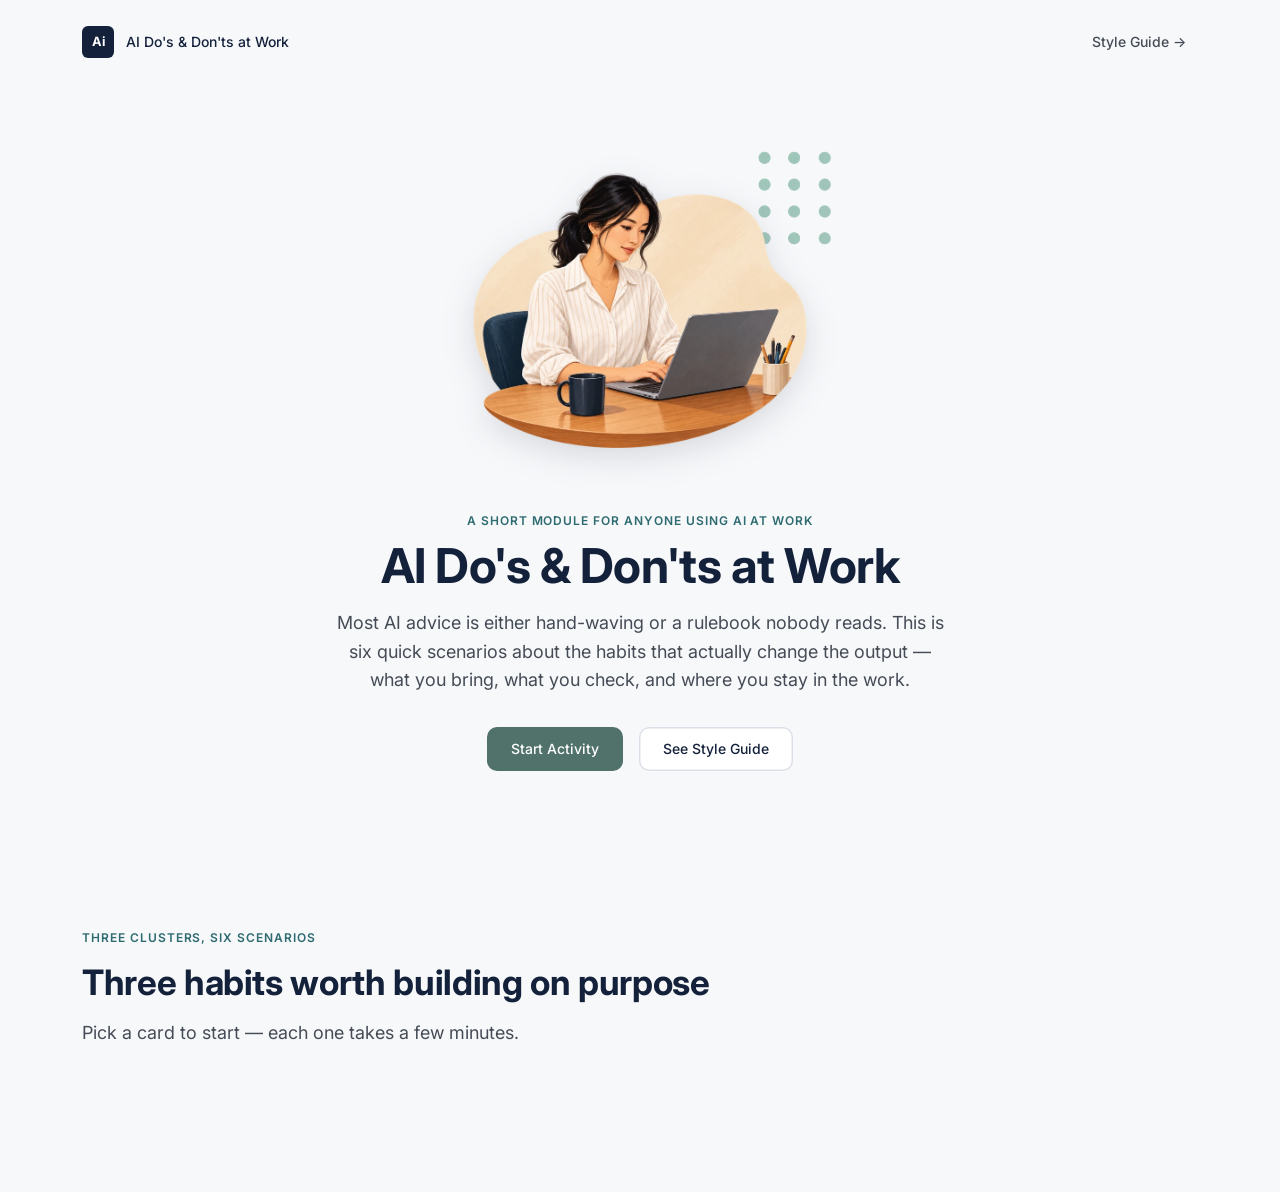
==== index.html @ 3533e65c "Add a cover screen: artwork, title, description, and the two ways in index.html now opens on a cover" ====
<!doctype html>
<html lang="en">
<head>
<meta charset="utf-8">
<meta name="viewport" content="width=device-width, initial-scale=1">
<title>AI Do's &amp; Don'ts at Work</title>
<meta name="description" content="A short workplace module on using AI well: bring real context, verify what it gives you back, and stay present in the work.">
<link rel="preconnect" href="https://fonts.googleapis.com">
<link rel="preconnect" href="https://fonts.gstatic.com" crossorigin>
<link href="https://fonts.googleapis.com/css2?family=Inter:wght@400;500;600;700&display=swap" rel="stylesheet">
<link rel="stylesheet" href="css/tokens.css">
<link rel="stylesheet" href="css/styles.css">
</head>
<body>

<header class="app-header">
  <div class="brand">
    <span class="brand-mark">Ai</span>
    AI Do's &amp; Don'ts at Work
  </div>
  <a class="btn btn-ghost" href="style-guide.html">Style Guide →</a>
</header>

<main class="app-main">
  <section class="cover" id="cover">
    <div class="cover-inner">
      <div class="cover-art">
        <div class="banner-wrap">
          <img class="content-banner" src="assets/illustrations/scenes/bring-complete.webp" alt="" width="766" height="691">
          <img class="scene-pattern" src="assets/illustrations/patterns/dot-matrix-mint.webp" alt="" aria-hidden="true">
        </div>
      </div>
      <span class="eyebrow">A short module for anyone using AI at work</span>
      <h1 class="h-display">AI Do's &amp; Don'ts at Work</h1>
      <p class="body-lg">Most AI advice is either hand-waving or a rulebook nobody reads. This is six quick scenarios about the habits that actually change the output — what you bring, what you check, and where you stay in the work.</p>
      <div class="cover-actions">
        <a class="btn btn-primary" href="#card-grid" data-action="start-module">Start Activity</a>
        <a class="btn btn-secondary" href="style-guide.html">See Style Guide</a>
      </div>
    </div>
  </section>

  <section class="landing" id="landing">
    <div class="landing-intro">
      <span class="eyebrow">Three clusters, six scenarios</span>
      <h2 class="h1">Three habits worth building on purpose</h2>
      <p class="body-lg">Pick a card to start — each one takes a few minutes.</p>
    </div>
    <div class="card-grid" id="card-grid"></div>
  </section>
</main>

<script src="js/vendor/gsap.min.js"></script>
<script src="js/vendor/Flip.min.js"></script>
<script src="js/content.js"></script>
<script src="js/app.js"></script>
</body>
</html>
---- css/tokens.css ----
/* ==========================================================================
   Design Tokens — "AI Do's & Don'ts at Work"
   Single source of truth for color, type, spacing, motion. Every component
   in styles.css and every swatch in the style guide reads from this file.
   ========================================================================== */

:root {
  /* ---- Color: brand ---- */
  --color-ink-900: #14213A;   /* primary — deep ink navy */
  --color-ink-700: #223259;
  --color-ink-500: #3A4E7E;
  --color-ink-300: #7C8AB0;
  --color-ink-100: #E4E8F2;

  --color-teal-600: #2E6B70;  /* secondary — muted teal */
  --color-teal-500: #397E84;
  --color-teal-300: #8FB8BB;
  --color-teal-100: #E3EFEF;

  /* Buttons' accent — one hue anchored on #759E96 (given as the mid/500
     tone), same lightness steps as the teal scale above. Kept separate from
     --color-teal-* rather than replacing it, since teal is still doing
     decorative work elsewhere (illustration accents, the style guide's own
     documented swatch) that wasn't part of this ask. */
  --color-sage-600: #50726B;
  --color-sage-500: #759E96;
  --color-sage-300: #A6BFBA;
  --color-sage-100: #E8EDEC;

  /* ---- Color: neutrals ---- */
  --color-white:     #FFFFFF;
  --color-paper:     #F7F8FA;  /* app background */
  --color-cloud:     #EDEFF3;  /* section fills, dividers */
  --color-line:      #DBDFE7;  /* hairlines */
  --color-gray-500:  #6B7280;  /* secondary text */
  --color-gray-700:  #454C56;
  --color-charcoal:  #1C1F26;  /* primary text */

  /* ---- Color: semantic ---- */
  --color-success-700: #1E6B4C;
  --color-success-500: #2E7D5B;
  --color-success-100: #E1F1E9;

  --color-error-700: #8C3320;
  --color-error-500: #B3432B;
  --color-error-100: #FBEAE5;

  --color-warning-700: #8A6600;
  --color-warning-500: #B98900;
  --color-warning-100: #FBF1D9;

  --color-info-700:  #3F5064;
  --color-info-500:  #5B6B7C;
  --color-info-100:  #EAEDF1;

  /* ---- Cluster accents ----
     Sampled directly from the three supplied illustrations so the badge,
     underline, and arrow button read as part of the same artwork rather
     than an approximation of it. */
  --cluster-bring:        #005FF7;
  --cluster-bring-tint:   #DCEBFC;
  --cluster-verify:       #009E9F;
  --cluster-verify-tint:  #DFF2F2;
  --cluster-present:      #FC7812;
  --cluster-present-tint: #FDF3EA;

  /* ---- Typography ---- */
  --font-base: "Inter", -apple-system, BlinkMacSystemFont, "Segoe UI", sans-serif;

  --text-display: 700 clamp(2.25rem, 1.9rem + 1.5vw, 3rem)/1.1 var(--font-base);
  --text-h1:      700 clamp(1.75rem, 1.55rem + 0.8vw, 2.25rem)/1.2 var(--font-base);
  --text-h2:      600 1.5rem/1.3 var(--font-base);
  --text-h3:      600 1.25rem/1.35 var(--font-base);
  --text-body-lg: 400 1.125rem/1.6 var(--font-base);
  --text-body:    400 1rem/1.6 var(--font-base);
  --text-label:   500 0.875rem/1.4 var(--font-base);
  --text-caption: 600 0.75rem/1.2 var(--font-base);

  --tracking-caption: 0.08em;

  /* ---- Spacing scale (4px base) ----
     --space-5 was referenced in six places (option padding, feedback panel
     padding, feedback actions, callouts) but never defined here. An
     undefined var() invalidates the whole declaration, so every one of
     those was silently computing to 0 — options rendered 25px tall with no
     padding, feedback text sat flush against its panel edge. */
  --space-1: 0.25rem;
  --space-2: 0.5rem;
  --space-3: 0.75rem;
  --space-4: 1rem;
  --space-5: 1.25rem;
  --space-6: 1.5rem;
  --space-8: 2rem;
  --space-12: 3rem;
  --space-16: 4rem;
  --space-24: 6rem;

  /* ---- Radius ---- */
  --radius-sm: 6px;
  --radius-md: 10px;
  --radius-lg: 16px;
  --radius-card: 20px;
  --radius-pill: 999px;

  /* ---- Elevation ----
     Three steps: resting (at rest on the page), lifted (a quiet hover
     acknowledgement — used where an element responds but isn't being picked
     up), raised (genuinely floating above the page, e.g. the add-piece FAB). */
  --shadow-resting: 0 1px 2px rgba(20, 33, 58, 0.06), 0 1px 1px rgba(20, 33, 58, 0.04);
  --shadow-lifted:  0 4px 10px -3px rgba(20, 33, 58, 0.12), 0 2px 4px -2px rgba(20, 33, 58, 0.07);
  --shadow-raised:  0 12px 24px -8px rgba(20, 33, 58, 0.22), 0 4px 8px -4px rgba(20, 33, 58, 0.12);
  --shadow-focus:   0 0 0 3px rgba(57, 126, 132, 0.35);

  /* ---- Motion ----
     Two conventions only, used consistently everywhere:
     - "micro" for hover/press/focus feedback
     - "system" for state transitions (feedback reveals, card expansion)
     Easing: a single custom standard curve (deceleration-weighted, no bounce)
     is used for all UI motion so the system reads as one hand, not many. */
  --ease-standard: cubic-bezier(0.65, 0, 0.35, 1);
  --ease-out: cubic-bezier(0.16, 1, 0.3, 1);

  --duration-micro: 0.2s;
  --duration-system: 0.5s;
  --duration-hero: 0.7s;
}
---- css/styles.css ----
/* ==========================================================================
   Component library — shared by the module (index.html) and the style
   guide (style-guide.html). Every visual decision here is documented there.
   ========================================================================== */

*, *::before, *::after { box-sizing: border-box; }
html { -webkit-font-smoothing: antialiased; }

body {
  margin: 0;
  font: var(--text-body);
  color: var(--color-charcoal);
  background: var(--color-paper);
}

h1, h2, h3, p, ul { margin: 0; }
ul { padding: 0; list-style: none; }
button { font: inherit; color: inherit; background: none; border: none; padding: 0; cursor: pointer; }
img, svg { display: block; max-width: 100%; }
a { color: var(--color-teal-600); }

.visually-hidden {
  position: absolute; width: 1px; height: 1px; overflow: hidden;
  clip: rect(0 0 0 0); white-space: nowrap;
}

/* ---- Type utilities ---- */
.eyebrow {
  font: var(--text-caption);
  letter-spacing: var(--tracking-caption);
  text-transform: uppercase;
  color: var(--color-teal-600);
}
.h-display { font: var(--text-display); letter-spacing: -0.01em; }
.h1 { font: var(--text-h1); letter-spacing: -0.01em; }
.h2 { font: var(--text-h2); }
.h3 { font: var(--text-h3); }
.body-lg { font: var(--text-body-lg); color: var(--color-gray-700); }
.body { font: var(--text-body); color: var(--color-gray-700); }
.label { font: var(--text-label); }

/* ---- Buttons ---- */
.btn {
  display: inline-flex;
  align-items: center;
  gap: var(--space-2);
  padding: var(--space-3) var(--space-6);
  border-radius: var(--radius-md);
  font: var(--text-label);
  /* .btn is used on both <button> and <a>; without this the anchor ones
     pick up the default underline and don't match the real buttons */
  text-decoration: none;
  transition: transform var(--duration-micro) var(--ease-standard),
              background-color var(--duration-micro) var(--ease-standard),
              box-shadow var(--duration-micro) var(--ease-standard);
}
.btn:active { transform: scale(0.97); }
.btn:focus-visible { outline: none; box-shadow: var(--shadow-focus); }

.btn-primary { background: var(--color-sage-600); color: var(--color-white); }
.btn-primary:hover { background: var(--color-sage-500); }

.btn-secondary { background: var(--color-white); color: var(--color-ink-900); box-shadow: 0 0 0 1.5px var(--color-line) inset; }
.btn-secondary:hover { box-shadow: 0 0 0 1.5px var(--color-sage-600) inset; }

.btn-ghost { background: transparent; color: var(--color-gray-700); padding: var(--space-2) var(--space-3); }
.btn-ghost:hover { color: var(--color-ink-900); }

.btn[disabled] { opacity: 0.45; pointer-events: none; }

/* ---- App shell ---- */
.app-header {
  display: flex;
  align-items: center;
  justify-content: space-between;
  padding: var(--space-6) var(--space-8);
  max-width: 1180px;
  margin: 0 auto;
}
.brand { display: flex; align-items: center; gap: var(--space-3); font: var(--text-label); color: var(--color-ink-900); }
.brand-mark {
  width: 32px; height: 32px; border-radius: var(--radius-sm);
  background: var(--color-ink-900);
  display: grid; place-items: center;
  color: var(--color-white); font: 700 0.8rem var(--font-base);
}

.app-main { position: relative; }

/* ---- Cover ----
   The entry screen: one scene illustration, the module's title, a short
   description, and the two ways in. Sized to sit within the first viewport
   (minus the header) so the card grid below reads as a deliberate next step
   rather than something you missed. */
.cover {
  min-height: calc(100vh - 92px);
  display: grid;
  place-items: center;
  padding: var(--space-8) var(--space-8) var(--space-16);
}
.cover-inner {
  max-width: 620px;
  text-align: center;
  display: flex;
  flex-direction: column;
  align-items: center;
}
.cover-art { width: 100%; max-width: 340px; }
.cover-art .banner-wrap { margin-bottom: var(--space-8); }
.cover-inner .h-display { color: var(--color-ink-900); margin-top: var(--space-3); }
.cover-inner .body-lg { margin-top: var(--space-4); color: var(--color-gray-700); }
.cover-actions {
  margin-top: var(--space-8);
  display: flex;
  gap: var(--space-4);
  flex-wrap: wrap;
  justify-content: center;
}
@media (max-width: 720px) {
  .cover { min-height: 0; padding: var(--space-4) var(--space-6) var(--space-12); }
  .cover-art { max-width: 260px; }
  .cover-art .banner-wrap { margin-bottom: var(--space-6); }
  /* full-width stacked buttons rather than two cramped ones side by side */
  .cover-actions { flex-direction: column; align-self: stretch; }
  .cover-actions .btn { justify-content: center; }
}

/* ---- Landing ---- */
.landing {
  max-width: 1180px;
  margin: 0 auto;
  padding: var(--space-8) var(--space-8) var(--space-24);
}
.landing-intro { max-width: 640px; margin-bottom: var(--space-12); }
.landing-intro .h1 { margin-top: var(--space-3); color: var(--color-ink-900); }
.landing-intro .body-lg { margin-top: var(--space-4); }

.card-grid {
  display: grid;
  grid-template-columns: repeat(3, 1fr);
  gap: var(--space-6);
}
@media (max-width: 900px) {
  .card-grid { grid-template-columns: 1fr; }
}

/* ---- Card ----
   Each card lives inside a .card-slot that never leaves the grid's normal
   flow. The .card itself switches from position:relative (a slot's only
   child) to position:fixed (a full-viewport overlay) on expand — since the
   slot stays put, the grid never reflows the other two cards. */
.card-slot { position: relative; }

.card {
  position: relative;
  background: var(--color-white);
  border-radius: var(--radius-card);
  box-shadow: var(--shadow-resting);
  overflow: hidden;
  text-align: left;
  cursor: pointer;
  will-change: transform;
  --illo-ink: var(--color-ink-900);
}
.card:focus-visible { outline: none; box-shadow: var(--shadow-focus), var(--shadow-resting); }

.card.is-expanded {
  position: fixed;
  inset: 0;
  z-index: 40;
  border-radius: 0;
  overflow-y: auto;
  cursor: default;
  background: var(--color-paper);
}

.card-section { display: none; }
.card.is-expanded .card-preview { display: none; }
.card.is-expanded .card-section { display: block; min-height: 100%; }

.card[data-accent="bring"]   { --illo-tint: var(--cluster-bring-tint);   --illo-accent: var(--cluster-bring); }
.card[data-accent="verify"]  { --illo-tint: var(--cluster-verify-tint);  --illo-accent: var(--cluster-verify); }
.card[data-accent="present"] { --illo-tint: var(--cluster-present-tint); --illo-accent: var(--cluster-present); }

.card-art { position: relative; aspect-ratio: 16 / 10; background: var(--illo-tint); overflow: hidden; }
.card-art img { width: 100%; height: 100%; object-fit: cover; object-position: 50% 12%; display: block; }
/* The source illustrations are portrait canvases object-fit:cover into a
   landscape card, so cover never crops horizontally — whatever sits near
   the left/right edge of the source art (e.g. verify.webp's "Source
   comparison" mockup, drawn nearly flush to its canvas edge) is always
   fully visible and can butt hard against the next card's tint. A soft
   edge vignette blends the art into its own tint color so that never reads
   as a stray extra panel between cards, regardless of what's in the source. */
.card-art::after {
  content: "";
  position: absolute; inset: 0;
  background: linear-gradient(to right, transparent 84%, var(--illo-tint) 100%),
              linear-gradient(to left, transparent 84%, var(--illo-tint) 100%);
  pointer-events: none;
}

.card-body { padding: var(--space-6); display: flex; flex-direction: column; gap: var(--space-1); }
.card-badge-num {
  width: 32px; height: 32px; border-radius: 50%;
  background: var(--illo-accent);
  color: var(--color-white);
  display: flex; align-items: center; justify-content: center;
  font: 700 0.85rem var(--font-base);
  margin-bottom: var(--space-2);
}
.card-title { font: var(--text-h2); color: var(--color-ink-900); }
.card-underline { display: block; width: 40px; height: 3px; border-radius: var(--radius-pill); background: var(--illo-accent); margin: var(--space-2) 0 var(--space-1); }
.card-dek { color: var(--color-gray-500); font: var(--text-body); }

.card-footer {
  display: flex; align-items: center; justify-content: space-between;
  padding: 0 var(--space-6) var(--space-6);
}
.card-arrow-btn {
  width: 36px; height: 36px; border-radius: 50%;
  background: var(--illo-accent); color: var(--color-white);
  display: flex; align-items: center; justify-content: center;
  font-size: 1rem; line-height: 1;
  transition: transform var(--duration-micro) var(--ease-standard);
}
.card:hover .card-arrow-btn { transform: translateX(3px); }

/* Progress badge: three explicit states, no partial-credit gradient between them */
.progress-badge {
  display: inline-flex; align-items: center; gap: var(--space-2);
  font: var(--text-caption); text-transform: uppercase; letter-spacing: var(--tracking-caption);
  padding: var(--space-1) var(--space-3); border-radius: var(--radius-pill);
}
.progress-badge .dot { width: 8px; height: 8px; border-radius: 50%; }

.progress-badge[data-state="not-started"] { background: var(--color-cloud); color: var(--color-gray-500); }
.progress-badge[data-state="not-started"] .dot { background: var(--color-gray-500); }

.progress-badge[data-state="in-progress"] { background: var(--color-warning-100); color: var(--color-warning-700); }
.progress-badge[data-state="in-progress"] .dot { background: var(--color-warning-500); }

.progress-badge[data-state="complete"] { background: var(--color-success-100); color: var(--color-success-700); }
.progress-badge[data-state="complete"] .dot { background: var(--color-success-500); }

/* ---- Pattern border tints ----
   Each backdrop's frame is a light tint of its own pattern's hue, so border
   and pattern read as one piece. Values are the average solid-ink color of
   each pattern file, pushed to L=0.82 and desaturated so it stays a hairline
   rather than an outline. Set data-pattern on the framed element to pick one;
   anything without it falls back to the neutral --color-line. */
[data-pattern="concentric-arcs-blue"]        { --pattern-border: #BCCEE6; }
[data-pattern="confetti-peach"]              { --pattern-border: #E6CEBC; }
[data-pattern="corner-lines-sage"]           { --pattern-border: #CDD6CC; }
[data-pattern="diamond-cluster-dusty-rose"]  { --pattern-border: #E0C2C4; }
[data-pattern="dot-matrix-mint"]             { --pattern-border: #C9D9D4; }
[data-pattern="dot-square-seafoam"]          { --pattern-border: #C5DDD9; }
[data-pattern="geometric-marks-powder-blue"] { --pattern-border: #BCD0E6; }
[data-pattern="mini-circles-peach"]          { --pattern-border: #E6CBBC; }
[data-pattern="offset-squares-sage-gray"]    { --pattern-border: #CCD6D2; }
[data-pattern="ring-cluster-lavender"]       { --pattern-border: #CBBCE6; }

/* ---- Section content (lives inside .card-section once a card expands) ---- */
/* Each cluster page is framed like one of the backdrop cards: a hairline
   border around the content column, with the cluster's own corner pattern
   inside it. Border + pattern together are what make the full backdrop.
   Background stays --color-paper (not white) so the white takeaway
   rectangles inside still read as raised against it. */
/* The gutter comes from width, not from auto margins. Once the viewport is
   narrower than max-width the column fills it and auto margins compute to 0,
   which put the frame's side borders flush on the screen edge — visible on
   any viewport between the mobile breakpoint and 780px. Subtracting the
   gutter from the width instead guarantees one at every size. */
.section-inner {
  width: calc(100% - 2 * var(--space-6));
  max-width: 780px;
  margin: var(--space-6) auto;
  padding: var(--space-8) var(--space-8) var(--space-16);
  border-radius: var(--radius-lg);
  box-shadow: 0 0 0 1px var(--pattern-border, var(--color-line)) inset;
  transition: box-shadow var(--duration-system) var(--ease-out);
}
@media (max-width: 720px) {
  .section-inner {
    width: calc(100% - 2 * var(--space-3));
    margin: var(--space-3) auto;
    padding: var(--space-6) var(--space-5) var(--space-12);
  }
}
.section-topbar { display: flex; align-items: center; justify-content: space-between; margin-bottom: var(--space-12); }
.section-progress-track { display: flex; gap: var(--space-2); }
.section-progress-track .tick { width: 28px; height: 4px; border-radius: var(--radius-pill); background: var(--color-line); }
.section-progress-track .tick.is-done { background: var(--illo-accent, var(--color-ink-900)); }

.section-content { display: none; opacity: 0; }
.section-content.is-active { display: block; }
.section-content.is-visible { opacity: 1; transition: opacity var(--duration-system) var(--ease-out); }

/* Supporting scene illustration — one shared treatment reused across the
   info beat, each scenario, and the completion screen, so it reads as one
   recurring pattern rather than a different decoration per screen. These are
   irregular, transparent-background cutouts, so the "frame" is a drop-shadow
   filter (which hugs the actual silhouette) rather than a box-shadow (which
   would draw a rectangle around mostly-empty space). */
.banner-wrap {
  position: relative;
  max-width: 420px;
  margin: 0 auto var(--space-8);
}
.content-banner {
  position: relative;
  z-index: 1;
  display: block;
  width: 100%;
  /* required wherever the img carries width/height attributes (the cover
     does, to reserve space and avoid layout shift): width:100% overrides the
     width attribute but nothing overrides height, so without this the image
     renders at its literal pixel height and stretches. */
  height: auto;
  margin: 0;
  filter: drop-shadow(0 10px 16px rgba(20, 33, 58, 0.14));
}

/* Small pastel pattern accent, one per cluster set, peeking out from behind
   the top-right corner of the illustration — a quiet, secondary flourish,
   never the focal point. Capping both axes (rather than width alone) keeps
   every pattern on the same footprint despite their 0.78–1.41 aspect range;
   see the .backdrop-accent note in activity-builder.css. */
.scene-pattern {
  position: absolute;
  top: -22px;
  right: -22px;
  width: auto;
  height: auto;
  max-width: 96px;
  max-height: 96px;
  z-index: 0;
  pointer-events: none;
}
@media (max-width: 480px) {
  .scene-pattern { max-width: 72px; max-height: 72px; top: -14px; right: -14px; }
}

.info-beat .eyebrow { display: block; margin-bottom: var(--space-3); }
.info-beat .h1 { color: var(--color-ink-900); margin-bottom: var(--space-6); }
.info-beat p + p { margin-top: var(--space-4); }
.info-beat .point-list { margin-top: var(--space-8); display: flex; flex-direction: column; gap: var(--space-3); }
.info-beat .point-list li {
  display: flex; gap: var(--space-3); align-items: flex-start;
  padding: var(--space-4); background: var(--color-white); border-radius: var(--radius-md); box-shadow: var(--shadow-resting);
  transition: box-shadow var(--duration-micro) var(--ease-standard);
}
/* Elevation only — no lift or overshoot. These are read, not clicked, so the
   hover acknowledges the row without implying it does something. */
.info-beat .point-list li:hover { box-shadow: var(--shadow-lifted); }
.info-beat .point-list li::before {
  content: ""; flex: none; width: 8px; height: 8px; margin-top: 8px; border-radius: 50%;
  background: var(--illo-accent, var(--color-ink-900));
}
.info-beat .start-cta { margin-top: var(--space-8); }

/* ---- Scenario / MCQ ---- */
.scenario-meta { display: flex; align-items: center; gap: var(--space-3); margin-bottom: var(--space-4); }
.scenario-number {
  width: 28px; height: 28px; border-radius: 50%; display: grid; place-items: center;
  background: var(--color-ink-100); color: var(--color-ink-900); font: var(--text-caption);
}
.scenario-prompt { font: var(--text-h2); color: var(--color-ink-900); margin-bottom: var(--space-8); }

.option-list { display: flex; flex-direction: column; gap: var(--space-3); }

.option {
  display: flex; align-items: center; gap: var(--space-4);
  width: 100%; text-align: left;
  padding: var(--space-4) var(--space-5);
  background: var(--color-white);
  border-radius: var(--radius-md);
  box-shadow: 0 0 0 1.5px var(--color-line) inset;
  transition: box-shadow var(--duration-micro) var(--ease-standard), background-color var(--duration-micro) var(--ease-standard);
}
.option-marker {
  flex: none; width: 24px; height: 24px; border-radius: 50%;
  box-shadow: 0 0 0 1.5px var(--color-line) inset;
  display: grid; place-items: center; font: var(--text-caption); color: transparent;
  transition: background-color var(--duration-micro) var(--ease-standard), box-shadow var(--duration-micro) var(--ease-standard);
}
.option-text { font: var(--text-body); color: var(--color-charcoal); }

.option:hover:not([disabled]) { box-shadow: 0 0 0 1.5px var(--color-ink-500) inset; }
.option:focus-visible { outline: none; box-shadow: var(--shadow-focus); }

/* State 1 — selected, unconfirmed: a holding state while the "answer" registers */
.option.is-selected {
  box-shadow: 0 0 0 1.5px var(--color-ink-900) inset;
  background: var(--color-ink-100);
}
.option.is-selected .option-marker { box-shadow: 0 0 0 1.5px var(--color-ink-900) inset; background: var(--color-white); }

/* State 2 — confirmed correct */
.option.is-correct {
  box-shadow: 0 0 0 1.5px var(--color-success-500) inset;
  background: var(--color-success-100);
}
.option.is-correct .option-marker { background: var(--color-success-500); box-shadow: none; color: var(--color-white); }
.option.is-correct .option-marker::after { content: "✓"; color: inherit; }

/* State 3 — confirmed wrong */
.option.is-wrong {
  box-shadow: 0 0 0 1.5px var(--color-error-500) inset;
  background: var(--color-error-100);
}
.option.is-wrong .option-marker { background: var(--color-error-500); box-shadow: none; color: var(--color-white); }
.option.is-wrong .option-marker::after { content: "✕"; color: inherit; }

.option[disabled] { cursor: default; }
.option:not(.is-selected):not(.is-correct):not(.is-wrong)[disabled] { opacity: 0.5; }

/* ---- Feedback panel: corrective (retry) vs success, as one documented system ---- */
.feedback {
  margin-top: var(--space-6);
  padding: var(--space-5) var(--space-6);
  border-radius: var(--radius-md);
  display: none;
  gap: var(--space-3);
  opacity: 0;
}
.feedback.is-visible { display: flex; opacity: 1; transition: opacity var(--duration-system) var(--ease-out); }
.feedback-icon { flex: none; width: 28px; height: 28px; border-radius: 50%; display: grid; place-items: center; font: var(--text-caption); color: var(--color-white); }
.feedback-body .label { display: block; margin-bottom: var(--space-1); }

.feedback.is-corrective { background: var(--color-error-100); }
.feedback.is-corrective .feedback-icon { background: var(--color-error-500); }
.feedback.is-corrective .feedback-icon::after { content: "✕"; }
.feedback.is-corrective .label { color: var(--color-error-700); }

.feedback.is-success { background: var(--color-success-100); }
.feedback.is-success .feedback-icon { background: var(--color-success-500); }
.feedback.is-success .feedback-icon::after { content: "✓"; }
.feedback.is-success .label { color: var(--color-success-700); }

.feedback-actions { margin-top: var(--space-5); }

/* ---- Section complete state ---- */
.section-complete { text-align: center; padding-top: var(--space-16); }
.section-complete .badge-check {
  width: 64px; height: 64px; border-radius: 50%; margin: 0 auto var(--space-6);
  background: var(--color-success-100); color: var(--color-success-700);
  display: grid; place-items: center; font-size: 1.75rem;
}
.section-complete .h1 { color: var(--color-ink-900); margin-bottom: var(--space-3); }
.section-complete .banner-wrap { margin-top: var(--space-8); }
.section-complete .actions { margin-top: var(--space-8); display: flex; justify-content: center; }

/* ---- Callouts (used in style guide + reused as a component) ---- */
.callout { padding: var(--space-5); border-radius: var(--radius-md); display: flex; gap: var(--space-3); }
.callout-icon { flex: none; width: 24px; height: 24px; border-radius: 50%; display: grid; place-items: center; font: var(--text-caption); color: var(--color-white); }
.callout.info { background: var(--color-info-100); }
.callout.info .callout-icon { background: var(--color-info-500); }
.callout.success { background: var(--color-success-100); }
.callout.success .callout-icon { background: var(--color-success-500); }
.callout.warning { background: var(--color-warning-100); }
.callout.warning .callout-icon { background: var(--color-warning-500); }
.callout.error { background: var(--color-error-100); }
.callout.error .callout-icon { background: var(--color-error-500); }

/* ---- Motion helpers ---- */
.js-flip-ghost { position: fixed; z-index: 50; pointer-events: none; }
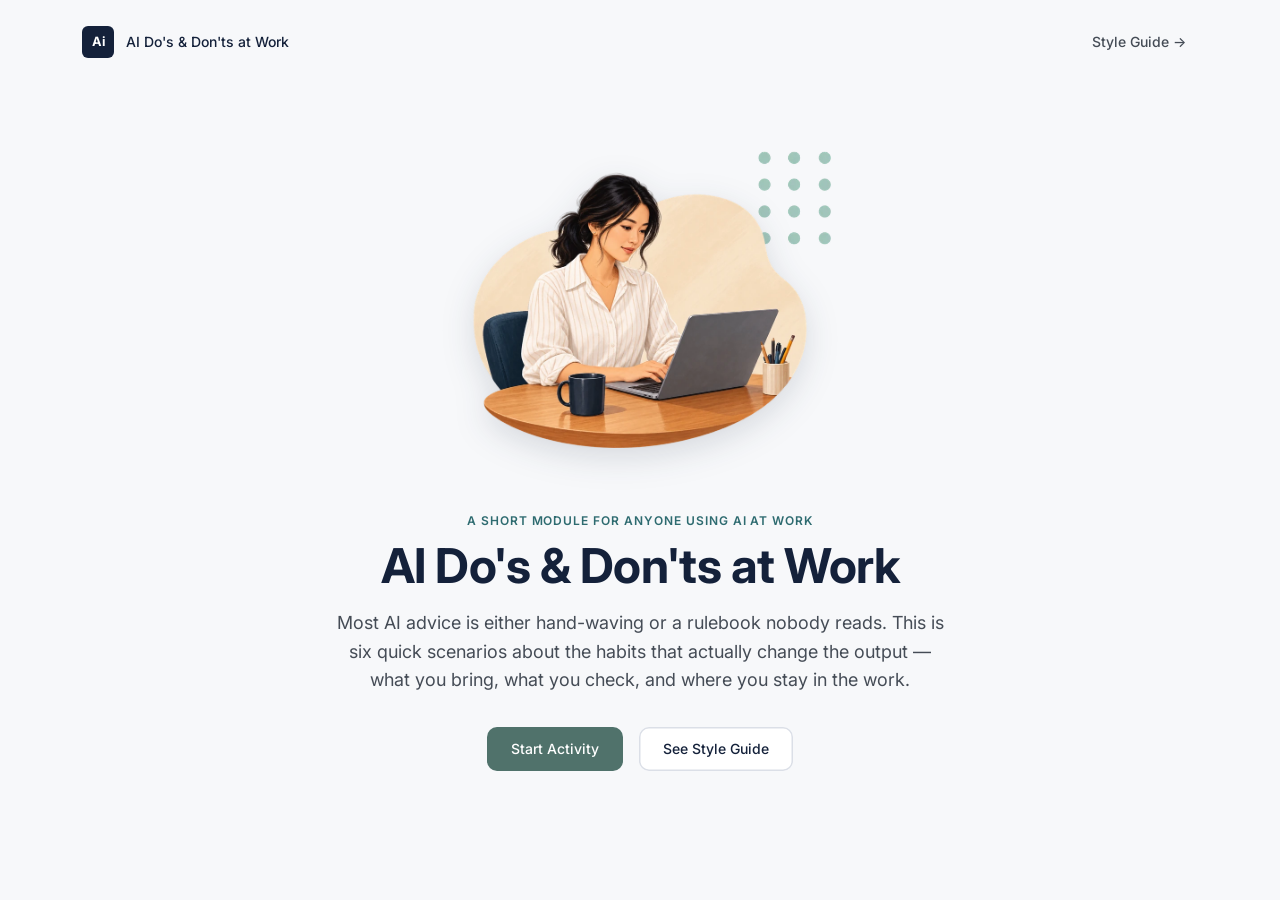
==== commit 2efdbd84: "Make the cover standalone; Start Activity loads the clusters in The card grid was sitting on the pag" ====
--- a/index.html
+++ b/index.html
@@ -34,13 +34,13 @@
       <h1 class="h-display">AI Do's &amp; Don'ts at Work</h1>
       <p class="body-lg">Most AI advice is either hand-waving or a rulebook nobody reads. This is six quick scenarios about the habits that actually change the output — what you bring, what you check, and where you stay in the work.</p>
       <div class="cover-actions">
-        <a class="btn btn-primary" href="#card-grid" data-action="start-module">Start Activity</a>
+        <button class="btn btn-primary" type="button" data-action="start-module">Start Activity</button>
         <a class="btn btn-secondary" href="style-guide.html">See Style Guide</a>
       </div>
     </div>
   </section>
 
-  <section class="landing" id="landing">
+  <section class="landing" id="landing" hidden>
     <div class="landing-intro">
       <span class="eyebrow">Three clusters, six scenarios</span>
       <h2 class="h1">Three habits worth building on purpose</h2>
--- a/css/styles.css
+++ b/css/styles.css
@@ -88,16 +88,18 @@
 .app-main { position: relative; }
 
 /* ---- Cover ----
-   The entry screen: one scene illustration, the module's title, a short
-   description, and the two ways in. Sized to sit within the first viewport
-   (minus the header) so the card grid below reads as a deliberate next step
-   rather than something you missed. */
+   A standalone entry screen: one scene illustration, the module's title, a
+   short description, and the two ways in. The card grid isn't on the page
+   behind it — "Start Activity" swaps this out and brings the clusters in. */
 .cover {
   min-height: calc(100vh - 92px);
   display: grid;
   place-items: center;
   padding: var(--space-8) var(--space-8) var(--space-16);
 }
+/* display:grid above would otherwise beat [hidden]'s display:none — same
+   specificity, and this rule comes later. */
+.cover[hidden] { display: none; }
 .cover-inner {
   max-width: 620px;
   text-align: center;
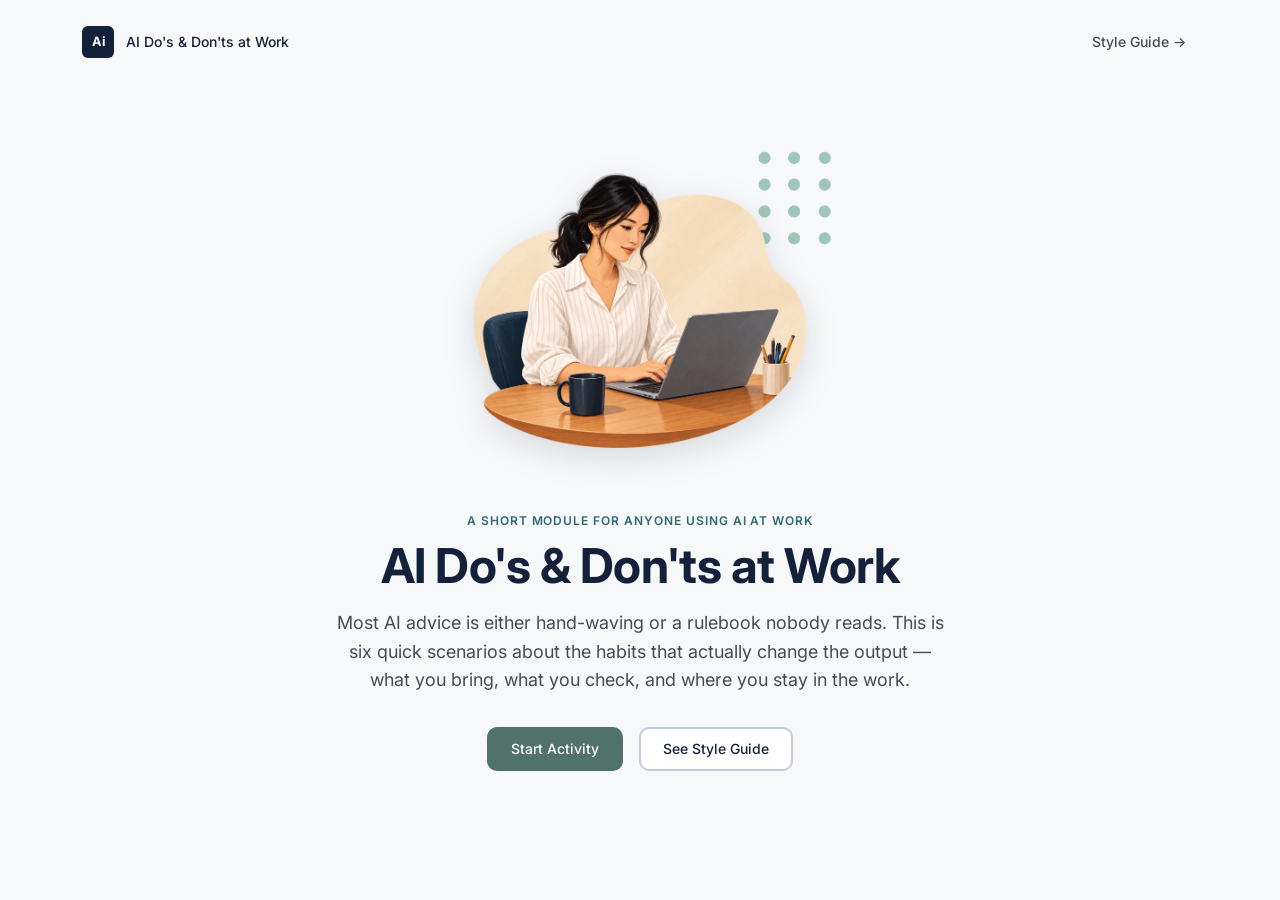
==== commit a4cdd9f5: "Give the brand link the same exit transition The brand in the header was a plain link, so leaving a " ====
--- a/index.html
+++ b/index.html
@@ -14,10 +14,10 @@
 <body>
 
 <header class="app-header">
-  <div class="brand">
+  <a class="brand" href="index.html" aria-label="AI Do's &amp; Don'ts at Work — back to start">
     <span class="brand-mark">Ai</span>
     AI Do's &amp; Don'ts at Work
-  </div>
+  </a>
   <a class="btn btn-ghost" href="style-guide.html">Style Guide →</a>
 </header>
 
@@ -51,8 +51,8 @@
 </main>
 
 <script src="js/vendor/gsap.min.js"></script>
-<script src="js/vendor/Flip.min.js"></script>
 <script src="js/content.js"></script>
 <script src="js/app.js"></script>
+<script src="js/nav-exit.js"></script>
 </body>
 </html>
--- a/css/tokens.css
+++ b/css/tokens.css
@@ -31,7 +31,10 @@
   --color-white:     #FFFFFF;
   --color-paper:     #F7F8FA;  /* app background */
   --color-cloud:     #EDEFF3;  /* section fills, dividers */
-  --color-line:      #DBDFE7;  /* hairlines */
+  --color-line:      #C3CBD9;  /* borders — see the Borders scale below */
+  --color-line-soft: #DBDFE7;  /* the old hairline, kept for dividers inside
+                                  a bordered surface, where a full-strength
+                                  line would compete with the surface's edge */
   --color-gray-500:  #6B7280;  /* secondary text */
   --color-gray-700:  #454C56;
   --color-charcoal:  #1C1F26;  /* primary text */
@@ -95,6 +98,78 @@
   --space-16: 4rem;
   --space-24: 6rem;
 
+  /* ---- Borders ----
+     Every surface in this system is defined by its edge first and its shadow
+     second — the shadow lifts it, the border says where it ends. Three widths
+     only, so a bordered thing reads as belonging to one of three tiers:
+     - "thin"   dividers and rules *inside* a surface
+     - default  every real surface: cards, options, panels, inputs
+     - "thick"  the element currently being acted on (selected, focused, moved)
+     Applied as box-shadow insets in most places rather than the border
+     property, so an edge can be added or thickened without changing layout. */
+  --border-thin:  1.5px;
+  --border:       2px;
+  --border-thick: 3px;
+  /* The section frame is the one edge that reads at arm's length, so it sits
+     above the three-tier scale on purpose rather than stretching "thick". */
+  --border-frame: 4px;
+
+  /* ---- MCQ answer cards ----
+     The answers are the one thing on a scenario page a reader actually
+     operates, so they get their own token set rather than borrowing the
+     generic surface values: a wider radius, a softer shadow and roomier
+     padding than a plain bordered box, and a selected state built from the
+     sage accent rather than ink. Grouped here so the whole component can be
+     dialled up or down from one place.
+     Selection is deliberately a pale wash plus a coloured edge, not a filled
+     block — a solid fill at this size reads as a pressed button rather than a
+     chosen answer, and it fights the correct/wrong states that follow it. */
+  --answer-bg:              var(--color-white);
+  --answer-border:          #DDE2EA;
+  --answer-hover-border:    #B9C4D2;
+  --answer-hover-shadow:    0 3px 10px -3px rgba(20, 33, 58, 0.13), 0 1px 3px -1px rgba(20, 33, 58, 0.08);
+  --answer-shadow:          0 1px 2px rgba(20, 33, 58, 0.05), 0 1px 1px rgba(20, 33, 58, 0.03);
+  --answer-selected-bg:     #EDF3F1;
+  --answer-selected-border: var(--color-sage-500);
+  --answer-radio:           #C4CDD8;
+  --answer-radio-on:        var(--color-sage-600);
+  --answer-text:            var(--color-ink-900);
+  --answer-radius:          15px;
+  --answer-pad-y:          1.05rem;
+  --answer-pad-x:          1.25rem;
+  --answer-gap:            0.9rem;
+  --answer-radio-size:      22px;
+
+  /* ---- Section canvas ----
+     Ambient light behind an open section, not a flat fill: a soft pool in the
+     upper-centre that dissipates into --canvas-bg-base, so there's no line
+     where the gradient "starts". Only the hue moves between backdrops; the
+     alphas and the geometry are shared.
+
+     Lightness is solved per hue rather than fixed, and solved TWICE, because
+     the two uses run at different saturations and hue-luminance differences
+     amplify with saturation. A single lightness would make the green
+     backdrops read lighter than the blue ones — 2.2 luma adrift on the wash,
+     21 on the stroke. See --canvas-bg-l / --canvas-bd-l per pattern in
+     styles.css. */
+  --canvas-bg-base: #F8F8F8;
+  --canvas-bg-h: 168;   /* #759e96 sage — the fallback outside a backdrop */
+  --canvas-bg-s: 17%;
+  --canvas-bg-l: 54%;
+  --canvas-bd-s: 42%;
+  --canvas-bd-l: 66%;
+
+  --canvas-bg-a-pool:  0.155;  /* the ambient pool                */
+  --canvas-bg-a-spill: 0.078;  /* wider, weaker perimeter spill   */
+  --canvas-bg-a-wash:  0.065;  /* keeps the top edge from reading
+                                  lighter than the pool below it  */
+  --canvas-bg-a-fade:  0.03;
+
+  /* How far the atmosphere reaches. A percentage would stretch the pool down
+     the whole page on a long scrolling section; this keeps it to roughly the
+     first screenful whatever the content length. */
+  --canvas-bg-span: clamp(520px, 82vh, 940px);
+
   /* ---- Radius ---- */
   --radius-sm: 6px;
   --radius-md: 10px;
--- a/css/styles.css
+++ b/css/styles.css
@@ -4,7 +4,9 @@
    ========================================================================== */
 
 *, *::before, *::after { box-sizing: border-box; }
-html { -webkit-font-smoothing: antialiased; }
+/* matches body: the brand exit fades the body out, and without this the html
+   background shows through as white for the length of the transition */
+html { -webkit-font-smoothing: antialiased; background: var(--color-paper); }
 
 body {
   margin: 0;
@@ -60,8 +62,8 @@
 .btn-primary { background: var(--color-sage-600); color: var(--color-white); }
 .btn-primary:hover { background: var(--color-sage-500); }
 
-.btn-secondary { background: var(--color-white); color: var(--color-ink-900); box-shadow: 0 0 0 1.5px var(--color-line) inset; }
-.btn-secondary:hover { box-shadow: 0 0 0 1.5px var(--color-sage-600) inset; }
+.btn-secondary { background: var(--color-white); color: var(--color-ink-900); box-shadow: 0 0 0 var(--border) var(--color-line) inset; }
+.btn-secondary:hover { box-shadow: 0 0 0 var(--border) var(--color-sage-600) inset; }
 
 .btn-ghost { background: transparent; color: var(--color-gray-700); padding: var(--space-2) var(--space-3); }
 .btn-ghost:hover { color: var(--color-ink-900); }
@@ -77,7 +79,12 @@
   max-width: 1180px;
   margin: 0 auto;
 }
-.brand { display: flex; align-items: center; gap: var(--space-3); font: var(--text-label); color: var(--color-ink-900); }
+/* The brand is the way home from anywhere — a link on every real page (the
+   copy inside the style guide's header demo stays a plain div). */
+.brand { display: flex; align-items: center; gap: var(--space-3); font: var(--text-label); color: var(--color-ink-900); text-decoration: none; }
+a.brand { transition: opacity var(--duration-micro) var(--ease-standard); }
+a.brand:hover { opacity: 0.72; }
+a.brand:focus-visible { outline: none; box-shadow: var(--shadow-focus); border-radius: var(--radius-sm); }
 .brand-mark {
   width: 32px; height: 32px; border-radius: var(--radius-sm);
   background: var(--color-ink-900);
@@ -157,20 +164,23 @@
   position: relative;
   background: var(--color-white);
   border-radius: var(--radius-card);
-  box-shadow: var(--shadow-resting);
+  box-shadow: 0 0 0 var(--border) var(--color-line) inset, var(--shadow-resting);
   overflow: hidden;
   text-align: left;
   cursor: pointer;
   will-change: transform;
   --illo-ink: var(--color-ink-900);
 }
-.card:focus-visible { outline: none; box-shadow: var(--shadow-focus), var(--shadow-resting); }
+.card:focus-visible { outline: none; box-shadow: 0 0 0 var(--border) var(--color-ink-900) inset, var(--shadow-focus), var(--shadow-resting); }
 
 .card.is-expanded {
   position: fixed;
   inset: 0;
   z-index: 40;
   border-radius: 0;
+  /* full-bleed: the inset ring the card carries would otherwise outline the
+     entire viewport once it expands */
+  box-shadow: none;
   overflow-y: auto;
   cursor: default;
   background: var(--color-paper);
@@ -249,24 +259,35 @@
    and pattern read as one piece. Values are the average solid-ink color of
    each pattern file, pushed to L=0.82 and desaturated so it stays a hairline
    rather than an outline. Set data-pattern on the framed element to pick one;
-   anything without it falls back to the neutral --color-line. */
-[data-pattern="concentric-arcs-blue"]        { --pattern-border: #BCCEE6; }
-[data-pattern="confetti-peach"]              { --pattern-border: #E6CEBC; }
-[data-pattern="corner-lines-sage"]           { --pattern-border: #CDD6CC; }
-[data-pattern="diamond-cluster-dusty-rose"]  { --pattern-border: #E0C2C4; }
-[data-pattern="dot-matrix-mint"]             { --pattern-border: #C9D9D4; }
-[data-pattern="dot-square-seafoam"]          { --pattern-border: #C5DDD9; }
-[data-pattern="geometric-marks-powder-blue"] { --pattern-border: #BCD0E6; }
-[data-pattern="mini-circles-peach"]          { --pattern-border: #E6CBBC; }
-[data-pattern="offset-squares-sage-gray"]    { --pattern-border: #CCD6D2; }
-[data-pattern="ring-cluster-lavender"]       { --pattern-border: #CBBCE6; }
+   anything without it falls back to the neutral --color-line.
+
+   --canvas-bg-h is the same hue expressed for the section canvas. The two
+   lightness values are solved so every backdrop lands at equal luminance:
+   -bg-l for the ambient wash (S 17%), -bd-l for the frame stroke (S 42%), which is solved deep so the stroke
+   reads as a forest tone rather than a pastel of the backdrop.
+   They differ because hue-luminance spread widens with saturation, so one
+   shared value would leave the green backdrops visibly lighter. */
+[data-pattern="concentric-arcs-blue"] { --pattern-border: #BCCEE6; --pattern-accent: #2F6FC4; --pattern-accent-hover: #3476CF; --canvas-bg-h: 214; --canvas-bg-l: 54.0%; --canvas-bd-l: 42.0%; --canvas-bd-l-hover: 48.1%; }
+[data-pattern="confetti-peach"] { --pattern-border: #E6CEBC; --pattern-accent: #A55D27; --pattern-accent-hover: #AF6329; --canvas-bg-h: 26; --canvas-bg-l: 51.7%; --canvas-bd-l: 37.2%; --canvas-bd-l-hover: 42.6%; }
+[data-pattern="corner-lines-sage"] { --pattern-border: #CDD6CC; --pattern-accent: #5B7658; --pattern-accent-hover: #617E5E; --canvas-bg-h: 114; --canvas-bg-l: 47.9%; --canvas-bd-l: 31.0%; --canvas-bd-l-hover: 35.6%; }
+[data-pattern="diamond-cluster-dusty-rose"] { --pattern-border: #E0C2C4; --pattern-accent: #B94A52; --pattern-accent-hover: #BD565D; --canvas-bg-h: 356; --canvas-bg-l: 56.1%; --canvas-bd-l: 45.7%; --canvas-bd-l-hover: 52.1%; }
+[data-pattern="dot-matrix-mint"] { --pattern-border: #C9D9D4; --pattern-accent: #4A7869; --pattern-accent-hover: #4F7F70; --canvas-bg-h: 161; --canvas-bg-l: 47.5%; --canvas-bd-l: 30.6%; --canvas-bd-l-hover: 35.1%; }
+[data-pattern="dot-square-seafoam"] { --pattern-border: #C5DDD9; --pattern-accent: #3A796F; --pattern-accent-hover: #3E8276; --canvas-bg-h: 170; --canvas-bg-l: 47.4%; --canvas-bd-l: 30.4%; --canvas-bd-l-hover: 34.8%; }
+[data-pattern="geometric-marks-powder-blue"] { --pattern-border: #BCD0E6; --pattern-accent: #2D71BC; --pattern-accent-hover: #2F78C7; --canvas-bg-h: 211; --canvas-bg-l: 53.4%; --canvas-bd-l: 40.7%; --canvas-bd-l-hover: 46.6%; }
+[data-pattern="mini-circles-peach"] { --pattern-border: #E6CBBC; --pattern-accent: #AB5729; --pattern-accent-hover: #B75D2B; --canvas-bg-h: 21; --canvas-bg-l: 52.7%; --canvas-bd-l: 38.8%; --canvas-bd-l-hover: 44.4%; }
+[data-pattern="offset-squares-sage-gray"] { --pattern-border: #CCD6D2; --pattern-accent: #577569; --pattern-accent-hover: #5D7D70; --canvas-bg-h: 156; --canvas-bg-l: 47.6%; --canvas-bd-l: 30.7%; --canvas-bd-l-hover: 35.2%; }
+[data-pattern="ring-cluster-lavender"] { --pattern-border: #CBBCE6; --pattern-accent: #8253D6; --pattern-accent-hover: #895DD9; --canvas-bg-h: 261; --canvas-bg-l: 57.3%; --canvas-bd-l: 51.3%; --canvas-bd-l-hover: 56.2%; }
 
 /* ---- Section content (lives inside .card-section once a card expands) ---- */
-/* Each cluster page is framed like one of the backdrop cards: a hairline
-   border around the content column, with the cluster's own corner pattern
-   inside it. Border + pattern together are what make the full backdrop.
-   Background stays --color-paper (not white) so the white takeaway
-   rectangles inside still read as raised against it. */
+/* Each cluster page is framed like one of the backdrop cards: a bold stroke
+   around the content column, the cluster's own corner pattern inside it, and
+   an ambient wash of the same hue behind everything. Stroke + pattern + wash
+   together are what make the full backdrop.
+
+   The hsl() calls are written out here rather than composed into a colour on
+   :root. A colour composed on :root has its var() substituted there, so the
+   per-pattern hue set on this element would never reach it — the whole thing
+   would silently stay sage. */
 /* The gutter comes from width, not from auto margins. Once the viewport is
    narrower than max-width the column fills it and auto margins compute to 0,
    which put the frame's side borders flush on the screen edge — visible on
@@ -278,7 +299,33 @@
   margin: var(--space-6) auto;
   padding: var(--space-8) var(--space-8) var(--space-16);
   border-radius: var(--radius-lg);
-  box-shadow: 0 0 0 1px var(--pattern-border, var(--color-line)) inset;
+  background:
+    /* 1 · the ambient pool, upper-centre */
+    radial-gradient(118% calc(var(--canvas-bg-span) * 0.46)
+        at 50% calc(var(--canvas-bg-span) * 0.19),
+        hsl(var(--canvas-bg-h) var(--canvas-bg-s) var(--canvas-bg-l) / var(--canvas-bg-a-pool)) 0%,
+        hsl(var(--canvas-bg-h) var(--canvas-bg-s) var(--canvas-bg-l) / 0) 70%),
+    /* 2 · wider, weaker spill across the upper perimeter */
+    radial-gradient(165% calc(var(--canvas-bg-span) * 0.34)
+        at 50% calc(var(--canvas-bg-span) * 0.26),
+        hsl(var(--canvas-bg-h) var(--canvas-bg-s) var(--canvas-bg-l) / var(--canvas-bg-a-spill)) 0%,
+        hsl(var(--canvas-bg-h) var(--canvas-bg-s) var(--canvas-bg-l) / 0) 78%),
+    /* 3 · faint vertical wash — without it the very top edge reads lighter
+           than the pool below and you can see where the pool begins */
+    linear-gradient(180deg,
+        hsl(var(--canvas-bg-h) var(--canvas-bg-s) var(--canvas-bg-l) / var(--canvas-bg-a-wash)) 0,
+        hsl(var(--canvas-bg-h) var(--canvas-bg-s) var(--canvas-bg-l) / var(--canvas-bg-a-fade)) calc(var(--canvas-bg-span) * 0.34),
+        hsl(var(--canvas-bg-h) var(--canvas-bg-s) var(--canvas-bg-l) / 0) calc(var(--canvas-bg-span) * 0.76)),
+    /* 4 · near-white base resolving to the neutral the content sits on */
+    linear-gradient(180deg,
+        #FDFDFD 0,
+        #FCFDFD calc(var(--canvas-bg-span) * 0.30),
+        var(--canvas-bg-base) calc(var(--canvas-bg-span) * 0.72),
+        var(--canvas-bg-base) 100%);
+  background-repeat: no-repeat;
+  background-color: var(--canvas-bg-base);
+  box-shadow: 0 0 0 var(--border-frame)
+              hsl(var(--canvas-bg-h) var(--canvas-bd-s) var(--canvas-bd-l)) inset;
   transition: box-shadow var(--duration-system) var(--ease-out);
 }
 @media (max-width: 720px) {
@@ -288,7 +335,15 @@
     padding: var(--space-6) var(--space-5) var(--space-12);
   }
 }
-.section-topbar { display: flex; align-items: center; justify-content: space-between; margin-bottom: var(--space-12); }
+/* An expanded section is position:fixed over the whole viewport, so the
+   header (and its brand-as-home link) is unreachable from in here — hence a
+   Home control alongside Overview: back one level, or back to the start. */
+.section-topbar { display: flex; align-items: center; justify-content: space-between; gap: var(--space-4); margin-bottom: var(--space-12); }
+.section-nav { display: flex; align-items: center; gap: var(--space-1); }
+/* Icon-only, so it needs a square hit area rather than the .btn text padding —
+   still 40px, comfortably above the 24px minimum target size. */
+.section-home { padding: var(--space-2); border-radius: var(--radius-md); }
+.section-home svg { width: 24px; height: 24px; }
 .section-progress-track { display: flex; gap: var(--space-2); }
 .section-progress-track .tick { width: 28px; height: 4px; border-radius: var(--radius-pill); background: var(--color-line); }
 .section-progress-track .tick.is-done { background: var(--illo-accent, var(--color-ink-900)); }
@@ -348,72 +403,168 @@
 .info-beat .point-list { margin-top: var(--space-8); display: flex; flex-direction: column; gap: var(--space-3); }
 .info-beat .point-list li {
   display: flex; gap: var(--space-3); align-items: flex-start;
-  padding: var(--space-4); background: var(--color-white); border-radius: var(--radius-md); box-shadow: var(--shadow-resting);
+  padding: var(--space-4); background: var(--color-white); border-radius: var(--radius-md); box-shadow: 0 0 0 var(--border) var(--color-line) inset, var(--shadow-resting);
   transition: box-shadow var(--duration-micro) var(--ease-standard);
 }
 /* Elevation only — no lift or overshoot. These are read, not clicked, so the
    hover acknowledges the row without implying it does something. */
-.info-beat .point-list li:hover { box-shadow: var(--shadow-lifted); }
+.info-beat .point-list li:hover { box-shadow: 0 0 0 var(--border) var(--color-ink-300) inset, var(--shadow-lifted); }
 .info-beat .point-list li::before {
   content: ""; flex: none; width: 8px; height: 8px; margin-top: 8px; border-radius: 50%;
   background: var(--illo-accent, var(--color-ink-900));
 }
-.info-beat .start-cta { margin-top: var(--space-8); }
+/* Fills with the same colour the frame stroke is drawn in, so the button, the
+   border and the corner pattern are one tone rather than three shades of the
+   backdrop's hue. That's --canvas-bd-*, not --pattern-accent: the accent was
+   solved against white for the chip, and sitting it next to the deeper stroke
+   read as a second, lighter blue.
+   The hover lightness is solved per hue rather than a flat "+n%" — the stroke
+   tones are equal-luminance, so one shared step lands the greens at 4.26:1
+   against a 14px white label, under AA. Solved, every backdrop hovers at
+   4.80:1.
+   Both rules need the same specificity as .btn-primary:hover, or the hover
+   would win on source order and drop the button back to sage. */
+.info-beat .start-cta {
+  margin-top: var(--space-8);
+  background: hsl(var(--canvas-bg-h) var(--canvas-bd-s) var(--canvas-bd-l));
+}
+.info-beat .start-cta:hover {
+  background: hsl(var(--canvas-bg-h) var(--canvas-bd-s) var(--canvas-bd-l-hover, var(--canvas-bd-l)));
+}
 
 /* ---- Scenario / MCQ ---- */
-.scenario-meta { display: flex; align-items: center; gap: var(--space-3); margin-bottom: var(--space-4); }
-.scenario-number {
-  width: 28px; height: 28px; border-radius: 50%; display: grid; place-items: center;
-  background: var(--color-ink-100); color: var(--color-ink-900); font: var(--text-caption);
-}
-.scenario-prompt { font: var(--text-h2); color: var(--color-ink-900); margin-bottom: var(--space-8); }
+/* The counter is one bordered chip rather than a numbered circle beside a
+   label — the number was saying the same thing as the "of N" text next to it. */
+.scenario-meta { display: flex; align-items: center; margin-bottom: var(--space-5); }
+/* Border and label take this slide's backdrop colour, the same way the info
+   beat's CTA does — the frame, the corner pattern, and this chip are one hue.
+   --pattern-accent is set on .section-inner from whichever view is active, so
+   the chip retints as the reader moves between scenarios. It falls back to the
+   neutral pair outside a patterned frame (the builder's preview and its
+   exported file, where no backdrop is in scope). */
+.scenario-count {
+  display: inline-flex; align-items: center;
+  padding: var(--space-2) var(--space-4);
+  border-radius: var(--radius-pill);
+  background: var(--color-white);
+  box-shadow: 0 0 0 var(--border) var(--pattern-accent, var(--color-line)) inset;
+  font: var(--text-caption);
+  letter-spacing: var(--tracking-caption);
+  text-transform: uppercase;
+  color: var(--pattern-accent, var(--color-gray-500));
+}
+.scenario-prompt { font: var(--text-h2); color: var(--color-ink-900); margin-bottom: var(--space-4); }
+/* Same rule the cluster cards use under their title. It follows the backdrop
+   rather than the cluster accent so it agrees with the counter chip directly
+   above it — those two sit in the same header, and a lavender chip over a
+   cluster-blue rule read as a mistake. Falls back to the cluster accent, then
+   sage, where no backdrop is in scope (the builder and its exported file). */
+.scenario-underline {
+  display: block; width: 40px; height: 3px;
+  border-radius: var(--radius-pill);
+  background: var(--pattern-accent, var(--illo-accent, var(--color-sage-600)));
+  margin-bottom: var(--space-8);
+}
 
 .option-list { display: flex; flex-direction: column; gap: var(--space-3); }
 
+/* Answer cards. The edge is a real border rather than an inset ring here, so
+   the radio and the copy sit inside the padding box and long options wrap
+   against a predictable width; the shadow is what lifts the card, the border
+   only draws its edge. Transitions name their properties so the resolved
+   correct/wrong states don't cross-fade through the hover colour. */
 .option {
-  display: flex; align-items: center; gap: var(--space-4);
+  display: flex; align-items: center; gap: var(--answer-gap);
   width: 100%; text-align: left;
-  padding: var(--space-4) var(--space-5);
+  padding: var(--answer-pad-y) var(--answer-pad-x);
+  background: var(--answer-bg);
+  border: var(--border) solid var(--answer-border);
+  border-radius: var(--answer-radius);
+  box-shadow: var(--answer-shadow);
+  transition: border-color var(--duration-micro) var(--ease-standard),
+              background-color var(--duration-micro) var(--ease-standard),
+              box-shadow var(--duration-micro) var(--ease-standard),
+              transform var(--duration-micro) var(--ease-standard);
+}
+.option-marker {
+  flex: none;
+  width: var(--answer-radio-size); height: var(--answer-radio-size);
+  border-radius: 50%;
   background: var(--color-white);
-  border-radius: var(--radius-md);
-  box-shadow: 0 0 0 1.5px var(--color-line) inset;
-  transition: box-shadow var(--duration-micro) var(--ease-standard), background-color var(--duration-micro) var(--ease-standard);
-}
-.option-marker {
-  flex: none; width: 24px; height: 24px; border-radius: 50%;
-  box-shadow: 0 0 0 1.5px var(--color-line) inset;
-  display: grid; place-items: center; font: var(--text-caption); color: transparent;
-  transition: background-color var(--duration-micro) var(--ease-standard), box-shadow var(--duration-micro) var(--ease-standard);
-}
-.option-text { font: var(--text-body); color: var(--color-charcoal); }
-
-.option:hover:not([disabled]) { box-shadow: 0 0 0 1.5px var(--color-ink-500) inset; }
-.option:focus-visible { outline: none; box-shadow: var(--shadow-focus); }
+  box-shadow: 0 0 0 var(--border) var(--answer-radio) inset;
+  display: grid; place-items: center;
+  font: var(--text-caption); color: transparent;
+  transition: background-color var(--duration-micro) var(--ease-standard),
+              box-shadow var(--duration-micro) var(--ease-standard);
+}
+.option-text {
+  font: var(--text-body); color: var(--answer-text);
+  line-height: 1.55;
+  /* long answers wrap inside the card instead of pushing the radio around */
+  min-width: 0;
+}
+
+/* ---- interactive states ----
+   The hover rule is scoped away from the state classes on purpose.
+   ".option:hover:not([disabled])" is specificity 0,3,0 and would otherwise
+   outrank ".option.is-selected" at 0,2,0 — hovering a chosen answer would
+   drop its sage edge back to plain grey. Today the flow disables options the
+   moment one is clicked so it never surfaces, but that leaves the CSS relying
+   on the JS to hide a bug. Selected keeps its own hover lift below. */
+.option:hover:not([disabled]):not(.is-selected):not(.is-correct):not(.is-wrong) {
+  border-color: var(--answer-hover-border);
+  box-shadow: var(--answer-hover-shadow);
+}
+.option:hover:not([disabled]):not(.is-selected):not(.is-correct):not(.is-wrong) .option-marker {
+  box-shadow: 0 0 0 var(--border) var(--color-ink-300) inset;
+}
+.option:active:not([disabled]) { transform: scale(0.995); box-shadow: var(--answer-shadow); }
+.option:focus-visible {
+  outline: none;
+  border-color: var(--answer-selected-border);
+  box-shadow: var(--answer-shadow), var(--shadow-focus);
+}
 
 /* State 1 — selected, unconfirmed: a holding state while the "answer" registers */
 .option.is-selected {
-  box-shadow: 0 0 0 1.5px var(--color-ink-900) inset;
-  background: var(--color-ink-100);
-}
-.option.is-selected .option-marker { box-shadow: 0 0 0 1.5px var(--color-ink-900) inset; background: var(--color-white); }
+  border-color: var(--answer-selected-border);
+  background: var(--answer-selected-bg);
+  box-shadow: var(--answer-shadow);
+}
+.option.is-selected:hover:not([disabled]) { box-shadow: var(--answer-hover-shadow); }
+.option.is-selected .option-marker {
+  box-shadow: 0 0 0 var(--border) var(--answer-radio-on) inset;
+  background: var(--color-white);
+}
+/* the filled centre — ::after is free in this state (only the resolved
+   states use it for their glyph) */
+.option.is-selected .option-marker::after {
+  content: ""; width: 10px; height: 10px; border-radius: 50%;
+  background: var(--answer-radio-on);
+}
 
 /* State 2 — confirmed correct */
 .option.is-correct {
-  box-shadow: 0 0 0 1.5px var(--color-success-500) inset;
+  border-color: var(--color-success-500);
   background: var(--color-success-100);
+  box-shadow: var(--answer-shadow);
 }
 .option.is-correct .option-marker { background: var(--color-success-500); box-shadow: none; color: var(--color-white); }
-.option.is-correct .option-marker::after { content: "✓"; color: inherit; }
+/* reset the selected state's dot geometry before drawing the glyph */
+.option.is-correct .option-marker::after { content: "✓"; color: inherit; width: auto; height: auto; border-radius: 0; background: none; }
 
 /* State 3 — confirmed wrong */
 .option.is-wrong {
-  box-shadow: 0 0 0 1.5px var(--color-error-500) inset;
+  border-color: var(--color-error-500);
   background: var(--color-error-100);
+  box-shadow: var(--answer-shadow);
 }
 .option.is-wrong .option-marker { background: var(--color-error-500); box-shadow: none; color: var(--color-white); }
-.option.is-wrong .option-marker::after { content: "✕"; color: inherit; }
+.option.is-wrong .option-marker::after { content: "✕"; color: inherit; width: auto; height: auto; border-radius: 0; background: none; }
 
 .option[disabled] { cursor: default; }
+/* a locked-in answer keeps its state but stops behaving like a control */
+.option[disabled]:hover { box-shadow: var(--answer-shadow); transform: none; }
 .option:not(.is-selected):not(.is-correct):not(.is-wrong)[disabled] { opacity: 0.5; }
 
 /* ---- Feedback panel: corrective (retry) vs success, as one documented system ---- */
@@ -429,12 +580,12 @@
 .feedback-icon { flex: none; width: 28px; height: 28px; border-radius: 50%; display: grid; place-items: center; font: var(--text-caption); color: var(--color-white); }
 .feedback-body .label { display: block; margin-bottom: var(--space-1); }
 
-.feedback.is-corrective { background: var(--color-error-100); }
+.feedback.is-corrective { background: var(--color-error-100); box-shadow: 0 0 0 var(--border) var(--color-error-500) inset; }
 .feedback.is-corrective .feedback-icon { background: var(--color-error-500); }
 .feedback.is-corrective .feedback-icon::after { content: "✕"; }
 .feedback.is-corrective .label { color: var(--color-error-700); }
 
-.feedback.is-success { background: var(--color-success-100); }
+.feedback.is-success { background: var(--color-success-100); box-shadow: 0 0 0 var(--border) var(--color-success-500) inset; }
 .feedback.is-success .feedback-icon { background: var(--color-success-500); }
 .feedback.is-success .feedback-icon::after { content: "✓"; }
 .feedback.is-success .label { color: var(--color-success-700); }
@@ -453,16 +604,18 @@
 .section-complete .actions { margin-top: var(--space-8); display: flex; justify-content: center; }
 
 /* ---- Callouts (used in style guide + reused as a component) ---- */
-.callout { padding: var(--space-5); border-radius: var(--radius-md); display: flex; gap: var(--space-3); }
+.callout { padding: var(--space-5); border-radius: var(--radius-md); display: flex; gap: var(--space-3); border: var(--border) solid var(--callout-edge, var(--color-line)); }
 .callout-icon { flex: none; width: 24px; height: 24px; border-radius: 50%; display: grid; place-items: center; font: var(--text-caption); color: var(--color-white); }
-.callout.info { background: var(--color-info-100); }
+.callout.info { background: var(--color-info-100); --callout-edge: var(--color-info-500); }
 .callout.info .callout-icon { background: var(--color-info-500); }
-.callout.success { background: var(--color-success-100); }
+.callout.success { background: var(--color-success-100); --callout-edge: var(--color-success-500); }
 .callout.success .callout-icon { background: var(--color-success-500); }
-.callout.warning { background: var(--color-warning-100); }
+.callout.warning { background: var(--color-warning-100); --callout-edge: var(--color-warning-500); }
 .callout.warning .callout-icon { background: var(--color-warning-500); }
-.callout.error { background: var(--color-error-100); }
+.callout.error { background: var(--color-error-100); --callout-edge: var(--color-error-500); }
 .callout.error .callout-icon { background: var(--color-error-500); }
+.callout.accent { background: var(--color-sage-100); --callout-edge: var(--color-sage-600); }
+.callout.accent .callout-icon { background: var(--color-sage-600); }
 
 /* ---- Motion helpers ---- */
 .js-flip-ghost { position: fixed; z-index: 50; pointer-events: none; }
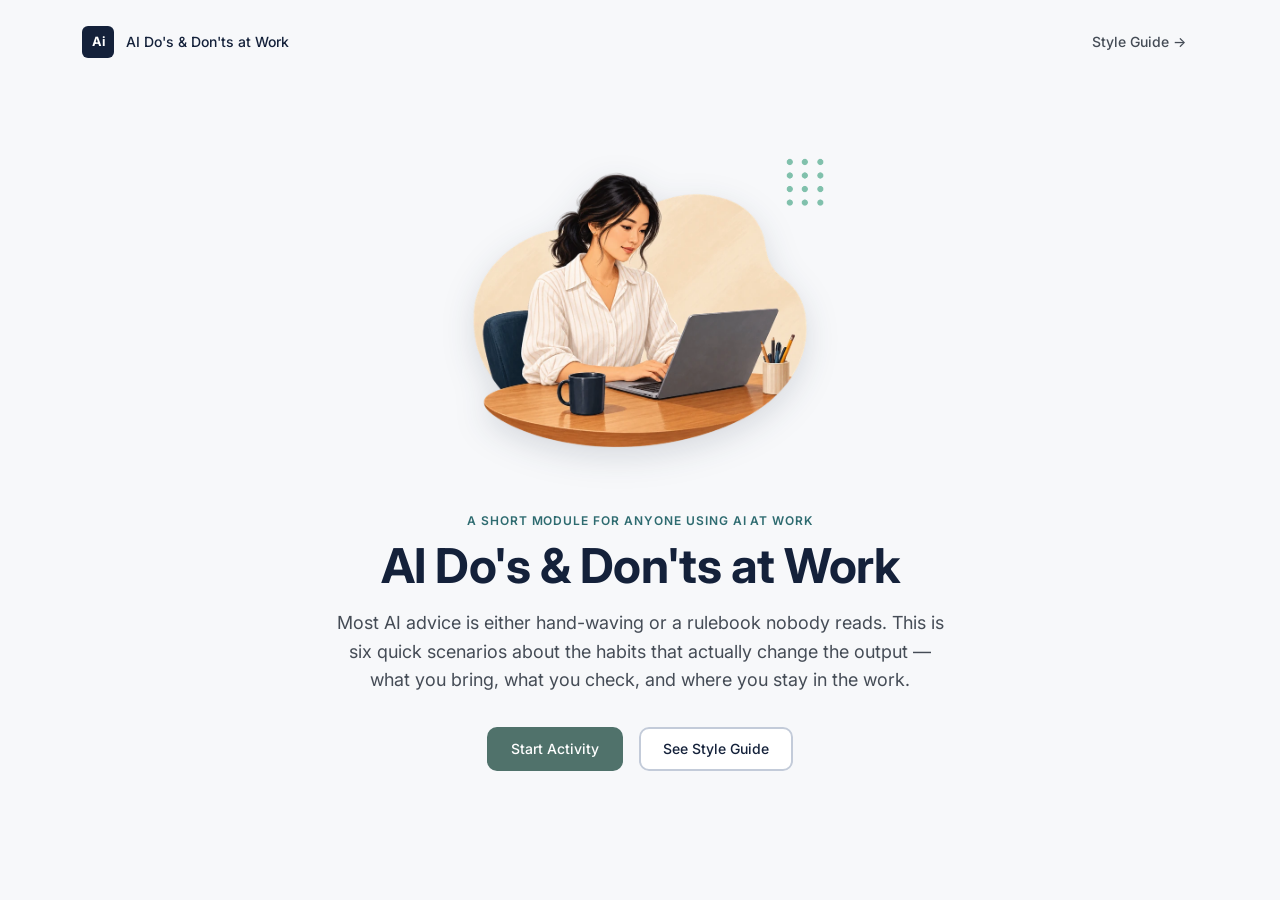
==== commit 0bf479c3: "Paint the module's corner accents from the palette too, so all thirteen match The twelve module scre" ====
--- a/index.html
+++ b/index.html
@@ -10,6 +10,9 @@
 <link href="https://fonts.googleapis.com/css2?family=Inter:wght@400;500;600;700&display=swap" rel="stylesheet">
 <link rel="stylesheet" href="css/tokens.css">
 <link rel="stylesheet" href="css/styles.css">
+<!-- Blocking, and first thing before <body> exists: the page-entry transition
+     has to be armed before anything paints. See js/nav-exit.js. -->
+<script src="js/nav-exit.js"></script>
 </head>
 <body>
 
@@ -25,9 +28,9 @@
   <section class="cover" id="cover">
     <div class="cover-inner">
       <div class="cover-art">
-        <div class="banner-wrap">
+        <div class="banner-wrap" data-pattern="dot-matrix-mint">
           <img class="content-banner" src="assets/illustrations/scenes/bring-complete.webp" alt="" width="766" height="691">
-          <img class="scene-pattern" src="assets/illustrations/patterns/dot-matrix-mint.webp" alt="" aria-hidden="true">
+          <span class="scene-pattern" style="-webkit-mask-image:url(assets/illustrations/patterns/dot-matrix-mint.webp);mask-image:url(assets/illustrations/patterns/dot-matrix-mint.webp)" aria-hidden="true"></span>
         </div>
       </div>
       <span class="eyebrow">A short module for anyone using AI at work</span>
@@ -53,6 +56,5 @@
 <script src="js/vendor/gsap.min.js"></script>
 <script src="js/content.js"></script>
 <script src="js/app.js"></script>
-<script src="js/nav-exit.js"></script>
 </body>
 </html>
--- a/css/tokens.css
+++ b/css/tokens.css
@@ -125,20 +125,32 @@
      block — a solid fill at this size reads as a pressed button rather than a
      chosen answer, and it fights the correct/wrong states that follow it. */
   --answer-bg:              var(--color-white);
-  --answer-border:          #DDE2EA;
-  --answer-hover-border:    #B9C4D2;
   --answer-hover-shadow:    0 3px 10px -3px rgba(20, 33, 58, 0.13), 0 1px 3px -1px rgba(20, 33, 58, 0.08);
   --answer-shadow:          0 1px 2px rgba(20, 33, 58, 0.05), 0 1px 1px rgba(20, 33, 58, 0.03);
-  --answer-selected-bg:     #EDF3F1;
-  --answer-selected-border: var(--color-sage-500);
   --answer-radio:           #C4CDD8;
-  --answer-radio-on:        var(--color-sage-600);
   --answer-text:            var(--color-ink-900);
+
+  /* Resolved states. Warm forest / warm maroon rather than the generic
+     success+error pair, so they sit in the same family as the backdrops.
+     Both solve to 6.00:1 against white and their washes to an identical
+     luminance — picked that way because a straight "nice green, nice red"
+     leaves the maroon far heavier than the green (8.8:1 against 5.8:1), and
+     a wrong answer would land harder than a right one for no reason.
+     Shared with the feedback panel below the answers: it's the same
+     correct/wrong language, and letting it keep the old semantic pair put
+     an orange-red panel directly under a maroon card. */
+  --answer-correct:         #347032;
+  --answer-correct-bg:      #E7F4E7;
+  --answer-correct-label:   #2F6D2D;
+  --answer-wrong:           #A04845;
+  --answer-wrong-bg:        #F8EEEE;
+  --answer-wrong-label:     #A3403C;
   --answer-radius:          15px;
   --answer-pad-y:          1.05rem;
   --answer-pad-x:          1.25rem;
   --answer-gap:            0.9rem;
   --answer-radio-size:      22px;
+  --feedback-icon-size:     26px;   /* the badge, and the offset its column creates */
 
   /* ---- Section canvas ----
      Ambient light behind an open section, not a flat fill: a soft pool in the
@@ -157,7 +169,22 @@
   --canvas-bg-s: 17%;
   --canvas-bg-l: 54%;
   --canvas-bd-s: 42%;
-  --canvas-bd-l: 66%;
+  /* Solved to the same luminance as every per-pattern stroke, not left pale.
+     This is what the builder's preview and its exported file fall back to —
+     no backdrop is in scope there — and a light default made those answers
+     and takeaways look like the change hadn't landed. */
+  --canvas-bd-l: 30.4%;
+
+  /* Corner shapes are painted through the pattern file's alpha rather than
+     taking the colour baked into it, so any shape can sit on any backdrop and
+     still belong to it. One saturation for all of them, and a lightness solved
+     per hue to a fixed luminance — the ten source files were drawn separately
+     and range 14%-95% saturation and 32.8-60.8 luminance, so simply reusing
+     their own inks made some backdrops' accents three times heavier than
+     others'. Dial --shape-s to make the whole set louder or quieter; the
+     per-hue --shape-l values in styles.css would need re-solving if you do. */
+  --shape-s: 34%;
+  --shape-l: 62.4%;   /* fallback outside a backdrop: the sage default hue */
 
   --canvas-bg-a-pool:  0.155;  /* the ambient pool                */
   --canvas-bg-a-spill: 0.078;  /* wider, weaker perimeter spill   */
--- a/css/styles.css
+++ b/css/styles.css
@@ -267,16 +267,16 @@
    reads as a forest tone rather than a pastel of the backdrop.
    They differ because hue-luminance spread widens with saturation, so one
    shared value would leave the green backdrops visibly lighter. */
-[data-pattern="concentric-arcs-blue"] { --pattern-border: #BCCEE6; --pattern-accent: #2F6FC4; --pattern-accent-hover: #3476CF; --canvas-bg-h: 214; --canvas-bg-l: 54.0%; --canvas-bd-l: 42.0%; --canvas-bd-l-hover: 48.1%; }
-[data-pattern="confetti-peach"] { --pattern-border: #E6CEBC; --pattern-accent: #A55D27; --pattern-accent-hover: #AF6329; --canvas-bg-h: 26; --canvas-bg-l: 51.7%; --canvas-bd-l: 37.2%; --canvas-bd-l-hover: 42.6%; }
-[data-pattern="corner-lines-sage"] { --pattern-border: #CDD6CC; --pattern-accent: #5B7658; --pattern-accent-hover: #617E5E; --canvas-bg-h: 114; --canvas-bg-l: 47.9%; --canvas-bd-l: 31.0%; --canvas-bd-l-hover: 35.6%; }
-[data-pattern="diamond-cluster-dusty-rose"] { --pattern-border: #E0C2C4; --pattern-accent: #B94A52; --pattern-accent-hover: #BD565D; --canvas-bg-h: 356; --canvas-bg-l: 56.1%; --canvas-bd-l: 45.7%; --canvas-bd-l-hover: 52.1%; }
-[data-pattern="dot-matrix-mint"] { --pattern-border: #C9D9D4; --pattern-accent: #4A7869; --pattern-accent-hover: #4F7F70; --canvas-bg-h: 161; --canvas-bg-l: 47.5%; --canvas-bd-l: 30.6%; --canvas-bd-l-hover: 35.1%; }
-[data-pattern="dot-square-seafoam"] { --pattern-border: #C5DDD9; --pattern-accent: #3A796F; --pattern-accent-hover: #3E8276; --canvas-bg-h: 170; --canvas-bg-l: 47.4%; --canvas-bd-l: 30.4%; --canvas-bd-l-hover: 34.8%; }
-[data-pattern="geometric-marks-powder-blue"] { --pattern-border: #BCD0E6; --pattern-accent: #2D71BC; --pattern-accent-hover: #2F78C7; --canvas-bg-h: 211; --canvas-bg-l: 53.4%; --canvas-bd-l: 40.7%; --canvas-bd-l-hover: 46.6%; }
-[data-pattern="mini-circles-peach"] { --pattern-border: #E6CBBC; --pattern-accent: #AB5729; --pattern-accent-hover: #B75D2B; --canvas-bg-h: 21; --canvas-bg-l: 52.7%; --canvas-bd-l: 38.8%; --canvas-bd-l-hover: 44.4%; }
-[data-pattern="offset-squares-sage-gray"] { --pattern-border: #CCD6D2; --pattern-accent: #577569; --pattern-accent-hover: #5D7D70; --canvas-bg-h: 156; --canvas-bg-l: 47.6%; --canvas-bd-l: 30.7%; --canvas-bd-l-hover: 35.2%; }
-[data-pattern="ring-cluster-lavender"] { --pattern-border: #CBBCE6; --pattern-accent: #8253D6; --pattern-accent-hover: #895DD9; --canvas-bg-h: 261; --canvas-bg-l: 57.3%; --canvas-bd-l: 51.3%; --canvas-bd-l-hover: 56.2%; }
+[data-pattern="concentric-arcs-blue"] { --pattern-border: #BCCEE6; --pattern-accent: #2F6FC4; --pattern-accent-hover: #3476CF; --canvas-bg-h: 214; --canvas-bg-l: 54.0%; --canvas-bd-l: 42.0%; --canvas-bd-l-hover: 48.1%;  --shape-l: 72.2%;}
+[data-pattern="confetti-peach"] { --pattern-border: #E6CEBC; --pattern-accent: #A55D27; --pattern-accent-hover: #AF6329; --canvas-bg-h: 26; --canvas-bg-l: 51.7%; --canvas-bd-l: 37.2%; --canvas-bd-l-hover: 42.6%;  --shape-l: 69.4%;}
+[data-pattern="corner-lines-sage"] { --pattern-border: #CDD6CC; --pattern-accent: #5B7658; --pattern-accent-hover: #617E5E; --canvas-bg-h: 114; --canvas-bg-l: 47.9%; --canvas-bd-l: 31.0%; --canvas-bd-l-hover: 35.6%;  --shape-l: 63.2%;}
+[data-pattern="diamond-cluster-dusty-rose"] { --pattern-border: #E0C2C4; --pattern-accent: #B94A52; --pattern-accent-hover: #BD565D; --canvas-bg-h: 356; --canvas-bg-l: 56.1%; --canvas-bd-l: 45.7%; --canvas-bd-l-hover: 52.1%;  --shape-l: 74.6%;}
+[data-pattern="dot-matrix-mint"] { --pattern-border: #C9D9D4; --pattern-accent: #4A7869; --pattern-accent-hover: #4F7F70; --canvas-bg-h: 161; --canvas-bg-l: 47.5%; --canvas-bd-l: 30.6%; --canvas-bd-l-hover: 35.1%;  --shape-l: 62.4%;}
+[data-pattern="dot-square-seafoam"] { --pattern-border: #C5DDD9; --pattern-accent: #3A796F; --pattern-accent-hover: #3E8276; --canvas-bg-h: 170; --canvas-bg-l: 47.4%; --canvas-bd-l: 30.4%; --canvas-bd-l-hover: 34.8%;  --shape-l: 62.0%;}
+[data-pattern="geometric-marks-powder-blue"] { --pattern-border: #BCD0E6; --pattern-accent: #2D71BC; --pattern-accent-hover: #2F78C7; --canvas-bg-h: 211; --canvas-bg-l: 53.4%; --canvas-bd-l: 40.7%; --canvas-bd-l-hover: 46.6%;  --shape-l: 71.5%;}
+[data-pattern="mini-circles-peach"] { --pattern-border: #E6CBBC; --pattern-accent: #AB5729; --pattern-accent-hover: #B75D2B; --canvas-bg-h: 21; --canvas-bg-l: 52.7%; --canvas-bd-l: 38.8%; --canvas-bd-l-hover: 44.4%;  --shape-l: 70.6%;}
+[data-pattern="offset-squares-sage-gray"] { --pattern-border: #CCD6D2; --pattern-accent: #577569; --pattern-accent-hover: #5D7D70; --canvas-bg-h: 156; --canvas-bg-l: 47.6%; --canvas-bd-l: 30.7%; --canvas-bd-l-hover: 35.2%;  --shape-l: 62.6%;}
+[data-pattern="ring-cluster-lavender"] { --pattern-border: #CBBCE6; --pattern-accent: #8253D6; --pattern-accent-hover: #895DD9; --canvas-bg-h: 261; --canvas-bg-l: 57.3%; --canvas-bd-l: 51.3%; --canvas-bd-l-hover: 56.2%;  --shape-l: 75.8%;}
 
 /* ---- Section content (lives inside .card-section once a card expands) ---- */
 /* Each cluster page is framed like one of the backdrop cards: a bold stroke
@@ -345,8 +345,29 @@
 .section-home { padding: var(--space-2); border-radius: var(--radius-md); }
 .section-home svg { width: 24px; height: 24px; }
 .section-progress-track { display: flex; gap: var(--space-2); }
-.section-progress-track .tick { width: 28px; height: 4px; border-radius: var(--radius-pill); background: var(--color-line); }
-.section-progress-track .tick.is-done { background: var(--illo-accent, var(--color-ink-900)); }
+/* Both states are the backdrop's own deep stroke — the same value the section
+   frame, the options and the takeaways use — so the progress reads as part of
+   the current backdrop rather than a separate gray-and-accent scale.
+   The inactive tick is that stroke at low alpha rather than a second solved
+   color: the stroke is already luminance-matched across all ten hues, and a
+   fixed alpha carries that through, where the obvious existing light token
+   would not (--pattern-border spans 14.2 luma across the hues, lavender to
+   seafoam, so the idle tick would read heavier on some backdrops than others).
+   0.24 is measured, not derived: composited over the real canvas it lands at
+   59.1 luma against --color-line's 59.3, so the idle tick keeps exactly the
+   weight it had and only changes family. Sampling the rendered pixels is the
+   only way to get this right — the ambient wash behind the topbar is darker
+   than --canvas-bg-base, and computing against the flat base predicts 59.3 at
+   0.30 alpha, which actually renders at 53.4.
+   hsl() is written out at the tick rather than composed into a variable
+   higher up: a color composed on :root has its var()s substituted there, and
+   the per-pattern hue set on .section-inner would never reach it. */
+.section-progress-track .tick {
+  width: 28px; height: 4px; border-radius: var(--radius-pill);
+  background: hsl(var(--canvas-bg-h) var(--canvas-bd-s) var(--canvas-bd-l) / 0.24);
+  transition: background-color var(--duration-micro) var(--ease-standard);
+}
+.section-progress-track .tick.is-done { background: hsl(var(--canvas-bg-h) var(--canvas-bd-s) var(--canvas-bd-l)); }
 
 .section-content { display: none; opacity: 0; }
 .section-content.is-active { display: block; }
@@ -362,6 +383,10 @@
   position: relative;
   max-width: 420px;
   margin: 0 auto var(--space-8);
+  /* The corner accent is sized and offset in cqw so it scales with the
+     illustration instead of staying a fixed 96px while the art shrinks —
+     see .scene-pattern. */
+  container-type: inline-size;
 }
 .content-banner {
   position: relative;
@@ -377,41 +402,98 @@
   filter: drop-shadow(0 10px 16px rgba(20, 33, 58, 0.14));
 }
 
-/* Small pastel pattern accent, one per cluster set, peeking out from behind
-   the top-right corner of the illustration — a quiet, secondary flourish,
-   never the focal point. Capping both axes (rather than width alone) keeps
-   every pattern on the same footprint despite their 0.78–1.41 aspect range;
-   see the .backdrop-accent note in activity-builder.css. */
+/* Small pastel pattern accent, one per cluster set, tucked into the top-right
+   of the illustration — a quiet, secondary flourish, never the focal point.
+   Sizing on the larger axis (rather than width alone) keeps every pattern on
+   the same footprint despite their 0.78-1.41 aspect range: the sources are
+   content-tight, with no baked-in transparent padding, but their intrinsic
+   sizes run 120-343px, so constraining one axis alone would make the tall
+   narrow ones read small and the wide flat ones oversized.
+
+   Everything here is in cqw — a share of the illustration's own width — and
+   that is the whole point. At a fixed 96px the accent stayed the same size
+   while the art scaled down with the viewport, so it took up an ever larger
+   share of the picture and, on 7 of the 13 scenes, sank into the artwork:
+   worst on verify-q2 and present-q1, where a quarter of its marks were
+   swallowed by the illustration and the rest read as scattered debris rather
+   than a pattern. Proportional units make the geometry identical at every
+   width, so it is solved once instead of per breakpoint.
+
+   The three values are measured against the alpha masks of all 13 scene/
+   pattern pairs, not eyeballed. Two of the three are pinned by limits that
+   have nothing to do with the artwork, which is why the accent ends up
+   smaller rather than merely moved:
+   - the 4.2cqw right offset is capped by the section frame, which clips
+     rather than overflows. The tightest point is the 481px breakpoint, where
+     the illustration is already 417px wide but sits only 20px short of the
+     frame; 4.2cqw is 17.5px there. A larger value looked fine on a phone and
+     on a desktop and still cut the accent off at exactly that width.
+   - the 4.0cqw rise is capped by the headings. Lifting the accent clear of
+     the art was the obvious fix and it does not survive contact with the
+     copy: between roughly 430px and 600px the last line of a heading reaches
+     into this column and leaves only 25px of headroom, and the accent paints
+     above that text, so a big rise just trades a collision with the
+     illustration for one with the words.
+   - 14cqw is then the largest the accent can be and still clear the drawn
+     silhouette of every scene given those two (worst case 13px of daylight,
+     on verify-q2). It is a little over half its old footprint; at 96px fixed
+     it had simply outgrown the illustration it was meant to decorate.
+   Re-derive by measurement if the art changes — nudging one of the three in
+   isolation will break one of the others. */
 .scene-pattern {
   position: absolute;
-  top: -22px;
-  right: -22px;
-  width: auto;
-  height: auto;
-  max-width: 96px;
-  max-height: 96px;
+  top: -4.0cqw;
+  right: -4.2cqw;
+  width: 14cqw;
+  height: 14cqw;
   z-index: 0;
   pointer-events: none;
-}
-@media (max-width: 480px) {
-  .scene-pattern { max-width: 72px; max-height: 72px; top: -14px; right: -14px; }
+  /* Painted through the file's alpha rather than shown as-is. The ten source
+     files were drawn separately and their inks range 14-95% saturation and
+     32.8-60.8 luminance, so some screens' accents read nearly twice as heavy
+     as others'; taking the colour from the solved backdrop palette instead
+     lands every one of them at the same weight. It also makes shape and
+     colour independent, which is what the activity builder needs.
+     mask-image is set on the element rather than through a variable: a
+     relative url() inside a custom property resolves against the stylesheet
+     it is substituted into, not the document, so a path written for the page
+     silently became /css/assets/... and the mask failed to load.
+     The box is square while the shapes are not, so the mask is pinned to its
+     top-right rather than centred — that keeps the ink's corner exactly where
+     the img's tight box put it, and `contain` still resolves on the larger
+     axis, so the offsets solved above did not move. */
+  background-color: hsl(var(--canvas-bg-h) var(--shape-s) var(--shape-l));
+  -webkit-mask-repeat: no-repeat; mask-repeat: no-repeat;
+  -webkit-mask-position: top right; mask-position: top right;
+  -webkit-mask-size: contain; mask-size: contain;
+}
+
 }
 
 .info-beat .eyebrow { display: block; margin-bottom: var(--space-3); }
 .info-beat .h1 { color: var(--color-ink-900); margin-bottom: var(--space-6); }
 .info-beat p + p { margin-top: var(--space-4); }
 .info-beat .point-list { margin-top: var(--space-8); display: flex; flex-direction: column; gap: var(--space-3); }
+/* Same card treatment as the answers, off the same tokens — the two are the
+   same object on screen a screen apart, and a reader shouldn't have to notice
+   that one is a rounder, softer rectangle than the other. */
 .info-beat .point-list li {
-  display: flex; gap: var(--space-3); align-items: flex-start;
-  padding: var(--space-4); background: var(--color-white); border-radius: var(--radius-md); box-shadow: 0 0 0 var(--border) var(--color-line) inset, var(--shadow-resting);
+  display: flex; gap: var(--answer-gap); align-items: flex-start;
+  padding: var(--answer-pad-y) var(--answer-pad-x);
+  background: var(--answer-bg);
+  border: var(--border) solid hsl(var(--canvas-bg-h) var(--canvas-bd-s) var(--canvas-bd-l));
+  border-radius: var(--answer-radius);
+  box-shadow: var(--answer-shadow);
   transition: box-shadow var(--duration-micro) var(--ease-standard);
 }
-/* Elevation only — no lift or overshoot. These are read, not clicked, so the
-   hover acknowledges the row without implying it does something. */
-.info-beat .point-list li:hover { box-shadow: 0 0 0 var(--border) var(--color-ink-300) inset, var(--shadow-lifted); }
+/* Elevation only — no border shift. These are read, not clicked, so the hover
+   acknowledges the row without implying it does something. */
+.info-beat .point-list li:hover { box-shadow: var(--answer-hover-shadow); }
+/* The bullet follows the backdrop too. It was on the vivid cluster accent,
+   which next to a deep muted border read as a leftover from another palette. */
 .info-beat .point-list li::before {
-  content: ""; flex: none; width: 8px; height: 8px; margin-top: 8px; border-radius: 50%;
-  background: var(--illo-accent, var(--color-ink-900));
+  content: ""; flex: none; width: 8px; height: 8px; margin-top: 9px; border-radius: 50%;
+  background: hsl(var(--canvas-bg-h) var(--canvas-bd-s) var(--canvas-bd-l));
 }
 /* Fills with the same colour the frame stroke is drawn in, so the button, the
    border and the corner pattern are one tone rather than three shades of the
@@ -435,7 +517,14 @@
 /* ---- Scenario / MCQ ---- */
 /* The counter is one bordered chip rather than a numbered circle beside a
    label — the number was saying the same thing as the "of N" text next to it. */
-.scenario-meta { display: flex; align-items: center; margin-bottom: var(--space-5); }
+.scenario-meta { display: flex; align-items: center; gap: var(--space-3); margin-bottom: var(--space-5); }
+/* Sits left of the count chip, inside the scenario rather than up in the
+   topbar: the topbar is shared by every view, so a back control there would
+   need showing and hiding per view, while here it simply doesn't exist on the
+   info beat or the completion screen. Pulled left by its own padding so the
+   label lines up with the content column and the home icon above it. */
+.scenario-back { margin-left: calc(-1 * var(--space-3)); gap: var(--space-1); padding-left: var(--space-3); padding-right: var(--space-3); }
+.scenario-back svg { width: 18px; height: 18px; }
 /* Border and label take this slide's backdrop colour, the same way the info
    beat's CTA does — the frame, the corner pattern, and this chip are one hue.
    --pattern-accent is set on .section-inner from whichever view is active, so
@@ -478,7 +567,7 @@
   width: 100%; text-align: left;
   padding: var(--answer-pad-y) var(--answer-pad-x);
   background: var(--answer-bg);
-  border: var(--border) solid var(--answer-border);
+  border: var(--border) solid hsl(var(--canvas-bg-h) var(--canvas-bd-s) var(--canvas-bd-l));
   border-radius: var(--answer-radius);
   box-shadow: var(--answer-shadow);
   transition: border-color var(--duration-micro) var(--ease-standard),
@@ -505,92 +594,110 @@
 }
 
 /* ---- interactive states ----
-   The hover rule is scoped away from the state classes on purpose.
+   Hover is scoped away from the resolved classes on purpose.
    ".option:hover:not([disabled])" is specificity 0,3,0 and would otherwise
-   outrank ".option.is-selected" at 0,2,0 — hovering a chosen answer would
-   drop its sage edge back to plain grey. Today the flow disables options the
-   moment one is clicked so it never surfaces, but that leaves the CSS relying
-   on the JS to hide a bug. Selected keeps its own hover lift below. */
-.option:hover:not([disabled]):not(.is-selected):not(.is-correct):not(.is-wrong) {
-  border-color: var(--answer-hover-border);
+   outrank ".option.is-correct" at 0,2,0, so hovering a resolved answer would
+   drop its edge back to the plain backdrop tone. The flow disables options
+   once one is picked, but relying on that would leave the CSS depending on
+   the JS to hide a bug. */
+.option:hover:not([disabled]):not(.is-correct):not(.is-wrong) {
   box-shadow: var(--answer-hover-shadow);
 }
-.option:hover:not([disabled]):not(.is-selected):not(.is-correct):not(.is-wrong) .option-marker {
-  box-shadow: 0 0 0 var(--border) var(--color-ink-300) inset;
+.option:hover:not([disabled]):not(.is-correct):not(.is-wrong) .option-marker {
+  box-shadow: 0 0 0 var(--border) hsl(var(--canvas-bg-h) var(--canvas-bd-s) var(--canvas-bd-l)) inset;
 }
 .option:active:not([disabled]) { transform: scale(0.995); box-shadow: var(--answer-shadow); }
 .option:focus-visible {
   outline: none;
-  border-color: var(--answer-selected-border);
   box-shadow: var(--answer-shadow), var(--shadow-focus);
 }
 
-/* State 1 — selected, unconfirmed: a holding state while the "answer" registers */
-.option.is-selected {
-  border-color: var(--answer-selected-border);
-  background: var(--answer-selected-bg);
-  box-shadow: var(--answer-shadow);
-}
-.option.is-selected:hover:not([disabled]) { box-shadow: var(--answer-hover-shadow); }
-.option.is-selected .option-marker {
-  box-shadow: 0 0 0 var(--border) var(--answer-radio-on) inset;
-  background: var(--color-white);
-}
-/* the filled centre — ::after is free in this state (only the resolved
-   states use it for their glyph) */
-.option.is-selected .option-marker::after {
-  content: ""; width: 10px; height: 10px; border-radius: 50%;
-  background: var(--answer-radio-on);
-}
-
 /* State 2 — confirmed correct */
+/* The extra inset ring is what says "resolved" when hue can't: every answer
+   already carries the backdrop stroke, and on the sage backdrop that stroke
+   is 2.3 away from this green (dusty-rose sits 4.9 from the wrong maroon) —
+   close enough that the edge alone stops signalling. A ring rather than a
+   thicker border because border-box would shrink the content box and could
+   rewrap a tight answer. */
 .option.is-correct {
-  border-color: var(--color-success-500);
-  background: var(--color-success-100);
-  box-shadow: var(--answer-shadow);
-}
-.option.is-correct .option-marker { background: var(--color-success-500); box-shadow: none; color: var(--color-white); }
+  border-color: var(--answer-correct);
+  background: var(--answer-correct-bg);
+  box-shadow: var(--answer-shadow), 0 0 0 1px var(--answer-correct) inset;
+}
+.option.is-correct .option-marker { background: var(--answer-correct); box-shadow: none; color: var(--color-white); }
 /* reset the selected state's dot geometry before drawing the glyph */
 .option.is-correct .option-marker::after { content: "✓"; color: inherit; width: auto; height: auto; border-radius: 0; background: none; }
 
 /* State 3 — confirmed wrong */
 .option.is-wrong {
-  border-color: var(--color-error-500);
-  background: var(--color-error-100);
-  box-shadow: var(--answer-shadow);
-}
-.option.is-wrong .option-marker { background: var(--color-error-500); box-shadow: none; color: var(--color-white); }
+  border-color: var(--answer-wrong);
+  background: var(--answer-wrong-bg);
+  box-shadow: var(--answer-shadow), 0 0 0 1px var(--answer-wrong) inset;
+}
+.option.is-wrong .option-marker { background: var(--answer-wrong); box-shadow: none; color: var(--color-white); }
 .option.is-wrong .option-marker::after { content: "✕"; color: inherit; width: auto; height: auto; border-radius: 0; background: none; }
 
 .option[disabled] { cursor: default; }
 /* a locked-in answer keeps its state but stops behaving like a control */
 .option[disabled]:hover { box-shadow: var(--answer-shadow); transform: none; }
-.option:not(.is-selected):not(.is-correct):not(.is-wrong)[disabled] { opacity: 0.5; }
-
-/* ---- Feedback panel: corrective (retry) vs success, as one documented system ---- */
+.option:not(.is-correct):not(.is-wrong)[disabled] { opacity: 0.5; }
+
+/* ---- Feedback panel: corrective (retry) vs success, as one documented system ----
+   Built off the same padding and radius tokens as the answer cards above it —
+   it's the same kind of surface, and a 10px panel under a 15px stack read as
+   a different component. */
 .feedback {
   margin-top: var(--space-6);
-  padding: var(--space-5) var(--space-6);
-  border-radius: var(--radius-md);
+  padding: var(--answer-pad-y) var(--answer-pad-x);
+  border-radius: var(--answer-radius);
   display: none;
-  gap: var(--space-3);
+  gap: var(--answer-gap);
   opacity: 0;
 }
 .feedback.is-visible { display: flex; opacity: 1; transition: opacity var(--duration-system) var(--ease-out); }
-.feedback-icon { flex: none; width: 28px; height: 28px; border-radius: 50%; display: grid; place-items: center; font: var(--text-caption); color: var(--color-white); }
-.feedback-body .label { display: block; margin-bottom: var(--space-1); }
-
-.feedback.is-corrective { background: var(--color-error-100); box-shadow: 0 0 0 var(--border) var(--color-error-500) inset; }
-.feedback.is-corrective .feedback-icon { background: var(--color-error-500); }
+/* Pulled up so the badge centres on the label's line rather than on the top of
+   the whole text block — a 26px badge beside a 19.6px line sits low otherwise. */
+.feedback-icon {
+  flex: none; width: var(--feedback-icon-size); height: var(--feedback-icon-size); margin-top: -3px;
+  border-radius: 50%; display: grid; place-items: center;
+  font: var(--text-caption); color: var(--color-white);
+}
+/* flex:1 so the body always fills the panel. Without it the body sizes to its
+   own text, and a panel with short copy left the full-width action stopping
+   well short of the right edge — invisible in the module, where the corrective
+   copy is long, but obvious in the builder's placeholder scenario. */
+.feedback-body { flex: 1; min-width: 0; }
+.feedback-body .label { display: block; margin-bottom: var(--space-2); }
+
+.feedback.is-corrective { background: var(--answer-wrong-bg); box-shadow: 0 0 0 var(--border) var(--answer-wrong) inset; }
+.feedback.is-corrective .feedback-icon { background: var(--answer-wrong); }
 .feedback.is-corrective .feedback-icon::after { content: "✕"; }
-.feedback.is-corrective .label { color: var(--color-error-700); }
-
-.feedback.is-success { background: var(--color-success-100); box-shadow: 0 0 0 var(--border) var(--color-success-500) inset; }
-.feedback.is-success .feedback-icon { background: var(--color-success-500); }
+.feedback.is-corrective .label { color: var(--answer-wrong-label); }
+
+.feedback.is-success { background: var(--answer-correct-bg); box-shadow: 0 0 0 var(--border) var(--answer-correct) inset; }
+.feedback.is-success .feedback-icon { background: var(--answer-correct); }
 .feedback.is-success .feedback-icon::after { content: "✓"; }
-.feedback.is-success .label { color: var(--color-success-700); }
-
-.feedback-actions { margin-top: var(--space-5); }
+.feedback.is-success .label { color: var(--answer-correct-label); }
+
+/* The action sat indented under the copy in a neutral grey pill, reading as
+   though it belonged to the page rather than to the panel. It now carries the
+   panel's own colour and spans its content width.
+   The negative margin backs it out of the icon column: the body is offset by
+   the badge plus the gap, so without it the button sat 60px from the panel's
+   left edge and 20px from its right — visibly lopsided. */
+.feedback-actions {
+  margin-top: var(--space-6);
+  margin-left: calc(-1 * (var(--feedback-icon-size) + var(--answer-gap)));
+}
+.feedback-actions .btn { width: 100%; justify-content: center; }
+.feedback.is-corrective .btn-secondary {
+  background: var(--color-white);
+  color: var(--answer-wrong-label);
+  box-shadow: 0 0 0 var(--border) var(--answer-wrong) inset;
+}
+.feedback.is-corrective .btn-secondary:hover { box-shadow: 0 0 0 var(--border-thick) var(--answer-wrong) inset; }
+.feedback.is-success .btn-primary { background: var(--answer-correct); }
+.feedback.is-success .btn-primary:hover { background: var(--answer-correct-label); }
 
 /* ---- Section complete state ---- */
 .section-complete { text-align: center; padding-top: var(--space-16); }
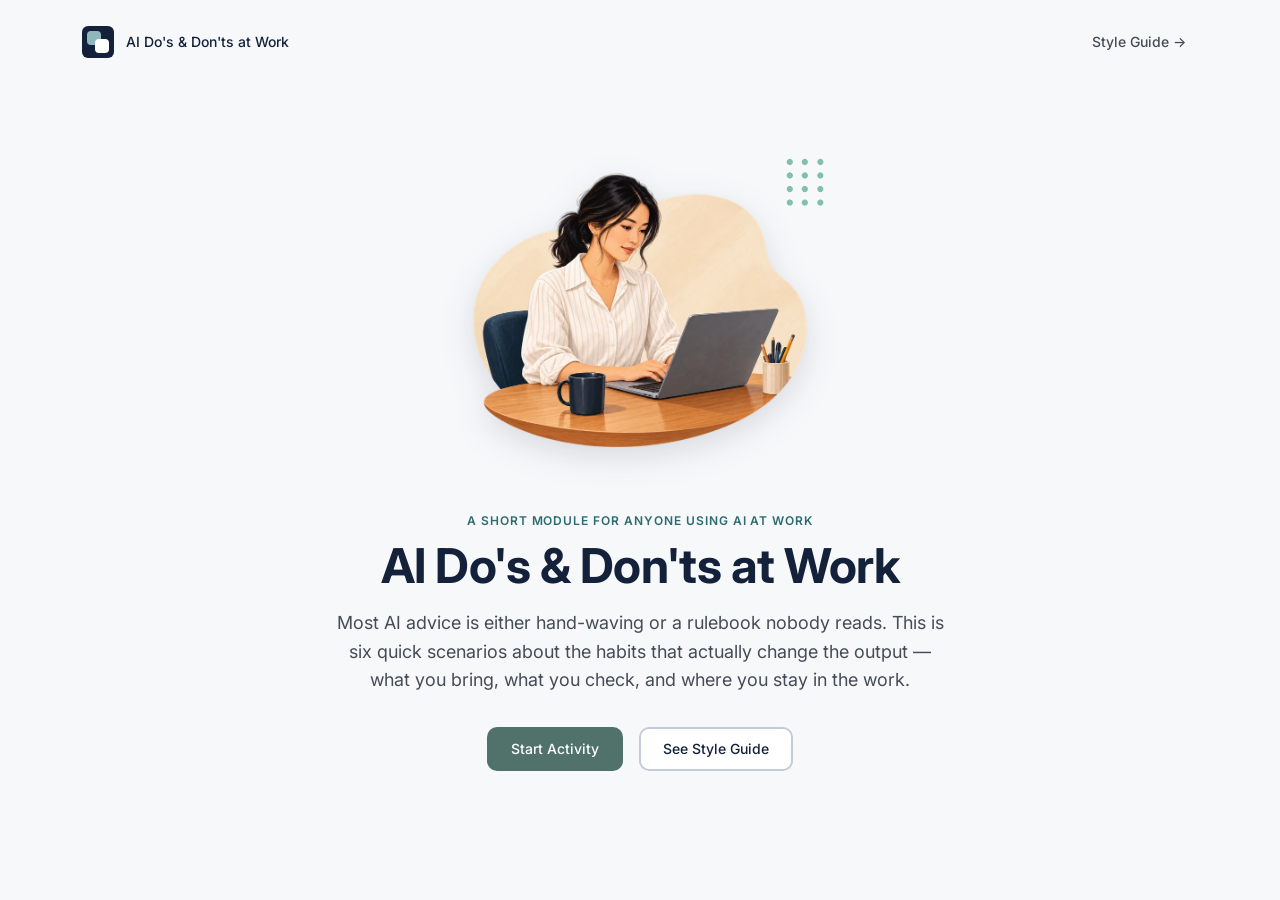
==== commit 41161829: "Replace the "Ai" lettermark with the overlapping-squares mark Two rounded squares on an ink tile, th" ====
--- a/index.html
+++ b/index.html
@@ -18,7 +18,7 @@
 
 <header class="app-header">
   <a class="brand" href="index.html" aria-label="AI Do's &amp; Don'ts at Work — back to start">
-    <span class="brand-mark">Ai</span>
+    <span class="brand-mark" aria-hidden="true"></span>
     AI Do's &amp; Don'ts at Work
   </a>
   <a class="btn btn-ghost" href="style-guide.html">Style Guide →</a>
--- a/css/tokens.css
+++ b/css/tokens.css
@@ -121,7 +121,7 @@
      padding than a plain bordered box, and a selected state built from the
      sage accent rather than ink. Grouped here so the whole component can be
      dialled up or down from one place.
-     Selection is deliberately a pale wash plus a coloured edge, not a filled
+     Selection is deliberately a pale wash plus a colored edge, not a filled
      block — a solid fill at this size reads as a pressed button rather than a
      chosen answer, and it fights the correct/wrong states that follow it. */
   --answer-bg:              var(--color-white);
@@ -150,7 +150,6 @@
   --answer-pad-x:          1.25rem;
   --answer-gap:            0.9rem;
   --answer-radio-size:      22px;
-  --feedback-icon-size:     26px;   /* the badge, and the offset its column creates */
 
   /* ---- Section canvas ----
      Ambient light behind an open section, not a flat fill: a soft pool in the
@@ -176,7 +175,7 @@
   --canvas-bd-l: 30.4%;
 
   /* Corner shapes are painted through the pattern file's alpha rather than
-     taking the colour baked into it, so any shape can sit on any backdrop and
+     taking the color baked into it, so any shape can sit on any backdrop and
      still belong to it. One saturation for all of them, and a lightness solved
      per hue to a fixed luminance — the ten source files were drawn separately
      and range 14%-95% saturation and 32.8-60.8 luminance, so simply reusing
@@ -197,12 +196,57 @@
      first screenful whatever the content length. */
   --canvas-bg-span: clamp(520px, 82vh, 940px);
 
+  /* ---- Surfaces: layered depth ----
+     A container system rather than per-component styling: page > panel >
+     nested surface > control, each step separated by a very small amount of
+     tone, edge and elevation rather than by one strong effect.
+
+     The edge tokens are named --line-* and not --border-*, because
+     --border-* in this file already means a WIDTH (1.5/2/3/4px). Two scales
+     sharing a prefix, one holding widths and one holding colors, is a trap
+     worth avoiding.
+
+     Defined here so they are available to the whole app, but currently
+     applied only to the activity builder's own chrome. The module's surfaces
+     deliberately speak a different language — 2px borders and a 4px frame in
+     the backdrop's solved color — and this system is not meant to overwrite
+     that. */
+  --surface-panel:   #FFFFFF;
+  --surface-nested:  #F7F9FA;
+  --surface-control: #FFFFFF;
+
+  /* The panel edge is a real 2px ring, not a hairline. That is what the
+     "About the exported file" card already used, and it reads as part of the
+     same app as the module — which states every surface with a border rather
+     than with elevation alone. Drawn as an inset box-shadow, the way the rest
+     of this codebase draws edges, so thickening one never changes layout. */
+  --line-panel:         var(--color-line);
+  --line-nested:        rgba(40, 60, 80, 0.07);
+  --line-control:       rgba(40, 60, 80, 0.16);
+  --line-control-hover: rgba(40, 60, 80, 0.26);
+
+  /* Two layers, never one: a tight contact shadow to seat the panel, and a
+     broad low-opacity ambient one for the depth. A single large blur reads as
+     a floating modal instead of an application surface. */
+  --elev-panel:         0 4px 8px rgba(20, 33, 58, 0.06), 0 24px 48px -16px rgba(20, 33, 58, 0.18);
+  --elev-control:       0 1px 1px rgba(20, 35, 50, 0.03);
+  --elev-control-hover: 0 1px 2px rgba(20, 35, 50, 0.05), 0 2px 6px rgba(20, 35, 50, 0.05);
+
   /* ---- Radius ---- */
   --radius-sm: 6px;
   --radius-md: 10px;
+  --radius-surface: 14px;   /* the one genuinely missing step: between a
+                               control and a panel, for nested surfaces.
+                               14 rather than 12 so the ladder from a 20px
+                               panel down to a 10px control stays even. */
   --radius-lg: 16px;
   --radius-card: 20px;
   --radius-pill: 999px;
+  /* Semantic aliases onto the scale above rather than a second set of
+     numbers — so "panel" and "control" can be named without the two scales
+     drifting apart. */
+  --radius-panel:   var(--radius-card);
+  --radius-control: var(--radius-md);
 
   /* ---- Elevation ----
      Three steps: resting (at rest on the page), lifted (a quiet hover
@@ -224,5 +268,4 @@
 
   --duration-micro: 0.2s;
   --duration-system: 0.5s;
-  --duration-hero: 0.7s;
 }
--- a/css/styles.css
+++ b/css/styles.css
@@ -85,12 +85,32 @@
 a.brand { transition: opacity var(--duration-micro) var(--ease-standard); }
 a.brand:hover { opacity: 0.72; }
 a.brand:focus-visible { outline: none; box-shadow: var(--shadow-focus); border-radius: var(--radius-sm); }
+/* Two overlapping rounded squares on an ink tile — the white one in front,
+   reading as one thing built from two. Drawn with the mark's own pseudo-
+   elements rather than an inline SVG: the brand appears in four places, and
+   an SVG would have meant four copies to keep in step. This way the shape
+   lives once, in one rule, and takes its colors straight from the tokens.
+   The teal is --color-teal-300 rather than the brighter mint of the
+   reference: it sits at 43.7 luma against that mint's 49.3, so it plays the
+   same role at the same weight while staying inside the app's own secondary
+   family. 7.45:1 against the tile, which a mark needs about 3:1 to hold.
+   Proportions taken off the reference rather than guessed: its squares are
+   about 48% of the tile overlapping by ~41%, so these are 14px on a 32px tile
+   offset by 8, which lands at 44% and 43% and leaves the pair centered with
+   5px clear on every side. */
 .brand-mark {
+  position: relative;
   width: 32px; height: 32px; border-radius: var(--radius-sm);
   background: var(--color-ink-900);
-  display: grid; place-items: center;
-  color: var(--color-white); font: 700 0.8rem var(--font-base);
-}
+  flex: none;
+}
+.brand-mark::before,
+.brand-mark::after {
+  content: ""; position: absolute;
+  width: 14px; height: 14px; border-radius: 4px;
+}
+.brand-mark::before { top: 5px;  left: 5px;  background: var(--color-teal-300); }
+.brand-mark::after  { top: 13px; left: 13px; background: var(--color-white); }
 
 .app-main { position: relative; }
 
@@ -169,7 +189,6 @@
   text-align: left;
   cursor: pointer;
   will-change: transform;
-  --illo-ink: var(--color-ink-900);
 }
 .card:focus-visible { outline: none; box-shadow: 0 0 0 var(--border) var(--color-ink-900) inset, var(--shadow-focus), var(--shadow-resting); }
 
@@ -284,8 +303,8 @@
    an ambient wash of the same hue behind everything. Stroke + pattern + wash
    together are what make the full backdrop.
 
-   The hsl() calls are written out here rather than composed into a colour on
-   :root. A colour composed on :root has its var() substituted there, so the
+   The hsl() calls are written out here rather than composed into a color on
+   :root. A color composed on :root has its var() substituted there, so the
    per-pattern hue set on this element would never reach it — the whole thing
    would silently stay sage. */
 /* The gutter comes from width, not from auto margins. Once the viewport is
@@ -451,9 +470,9 @@
   /* Painted through the file's alpha rather than shown as-is. The ten source
      files were drawn separately and their inks range 14-95% saturation and
      32.8-60.8 luminance, so some screens' accents read nearly twice as heavy
-     as others'; taking the colour from the solved backdrop palette instead
+     as others'; taking the color from the solved backdrop palette instead
      lands every one of them at the same weight. It also makes shape and
-     colour independent, which is what the activity builder needs.
+     color independent, which is what the activity builder needs.
      mask-image is set on the element rather than through a variable: a
      relative url() inside a custom property resolves against the stylesheet
      it is substituted into, not the document, so a path written for the page
@@ -471,6 +490,12 @@
 }
 
 .info-beat .eyebrow { display: block; margin-bottom: var(--space-3); }
+/* The eyebrow was the last thing on a section still painted in the shared
+   teal while everything around it took the backdrop's color. It swaps to the
+   backdrop's own stroke, which happens to sit at almost exactly the same
+   luminance as the teal it replaces (12.6 against 13.0), so only the hue
+   moves and the label keeps its weight in the hierarchy. */
+[data-pattern] .eyebrow { color: hsl(var(--canvas-bg-h) var(--canvas-bd-s) var(--canvas-bd-l)); }
 .info-beat .h1 { color: var(--color-ink-900); margin-bottom: var(--space-6); }
 .info-beat p + p { margin-top: var(--space-4); }
 .info-beat .point-list { margin-top: var(--space-8); display: flex; flex-direction: column; gap: var(--space-3); }
@@ -495,7 +520,7 @@
   content: ""; flex: none; width: 8px; height: 8px; margin-top: 9px; border-radius: 50%;
   background: hsl(var(--canvas-bg-h) var(--canvas-bd-s) var(--canvas-bd-l));
 }
-/* Fills with the same colour the frame stroke is drawn in, so the button, the
+/* Fills with the same color the frame stroke is drawn in, so the button, the
    border and the corner pattern are one tone rather than three shades of the
    backdrop's hue. That's --canvas-bd-*, not --pattern-accent: the accent was
    solved against white for the chip, and sitting it next to the deeper stroke
@@ -525,7 +550,7 @@
    label lines up with the content column and the home icon above it. */
 .scenario-back { margin-left: calc(-1 * var(--space-3)); gap: var(--space-1); padding-left: var(--space-3); padding-right: var(--space-3); }
 .scenario-back svg { width: 18px; height: 18px; }
-/* Border and label take this slide's backdrop colour, the same way the info
+/* Border and label take this slide's backdrop color, the same way the info
    beat's CTA does — the frame, the corner pattern, and this chip are one hue.
    --pattern-accent is set on .section-inner from whichever view is active, so
    the chip retints as the reader moves between scenarios. It falls back to the
@@ -561,7 +586,7 @@
    the radio and the copy sit inside the padding box and long options wrap
    against a predictable width; the shadow is what lifts the card, the border
    only draws its edge. Transitions name their properties so the resolved
-   correct/wrong states don't cross-fade through the hover colour. */
+   correct/wrong states don't cross-fade through the hover color. */
 .option {
   display: flex; align-items: center; gap: var(--answer-gap);
   width: 100%; text-align: left;
@@ -655,13 +680,6 @@
   opacity: 0;
 }
 .feedback.is-visible { display: flex; opacity: 1; transition: opacity var(--duration-system) var(--ease-out); }
-/* Pulled up so the badge centres on the label's line rather than on the top of
-   the whole text block — a 26px badge beside a 19.6px line sits low otherwise. */
-.feedback-icon {
-  flex: none; width: var(--feedback-icon-size); height: var(--feedback-icon-size); margin-top: -3px;
-  border-radius: 50%; display: grid; place-items: center;
-  font: var(--text-caption); color: var(--color-white);
-}
 /* flex:1 so the body always fills the panel. Without it the body sizes to its
    own text, and a panel with short copy left the full-width action stopping
    well short of the right edge — invisible in the module, where the corrective
@@ -670,25 +688,22 @@
 .feedback-body .label { display: block; margin-bottom: var(--space-2); }
 
 .feedback.is-corrective { background: var(--answer-wrong-bg); box-shadow: 0 0 0 var(--border) var(--answer-wrong) inset; }
-.feedback.is-corrective .feedback-icon { background: var(--answer-wrong); }
-.feedback.is-corrective .feedback-icon::after { content: "✕"; }
 .feedback.is-corrective .label { color: var(--answer-wrong-label); }
 
+/* Neither panel carries a badge. The fill, the border and the label already
+   name the state three times over; a tick or a cross inside was a fourth.
+   Removing both retired the icon column too, which is why .feedback-actions
+   no longer needs a negative margin to climb back out of it. */
 .feedback.is-success { background: var(--answer-correct-bg); box-shadow: 0 0 0 var(--border) var(--answer-correct) inset; }
-.feedback.is-success .feedback-icon { background: var(--answer-correct); }
-.feedback.is-success .feedback-icon::after { content: "✓"; }
 .feedback.is-success .label { color: var(--answer-correct-label); }
 
 /* The action sat indented under the copy in a neutral grey pill, reading as
    though it belonged to the page rather than to the panel. It now carries the
-   panel's own colour and spans its content width.
-   The negative margin backs it out of the icon column: the body is offset by
-   the badge plus the gap, so without it the button sat 60px from the panel's
-   left edge and 20px from its right — visibly lopsided. */
-.feedback-actions {
-  margin-top: var(--space-6);
-  margin-left: calc(-1 * (var(--feedback-icon-size) + var(--answer-gap)));
-}
+   panel's own color and spans its content width.
+   It used to carry a negative left margin to climb back out of the badge
+   column; with the badges gone the body starts at the panel's padding edge
+   and the button lines up with the copy above it unaided. */
+.feedback-actions { margin-top: var(--space-6); }
 .feedback-actions .btn { width: 100%; justify-content: center; }
 .feedback.is-corrective .btn-secondary {
   background: var(--color-white);
@@ -725,4 +740,3 @@
 .callout.accent .callout-icon { background: var(--color-sage-600); }
 
 /* ---- Motion helpers ---- */
-.js-flip-ghost { position: fixed; z-index: 50; pointer-events: none; }
